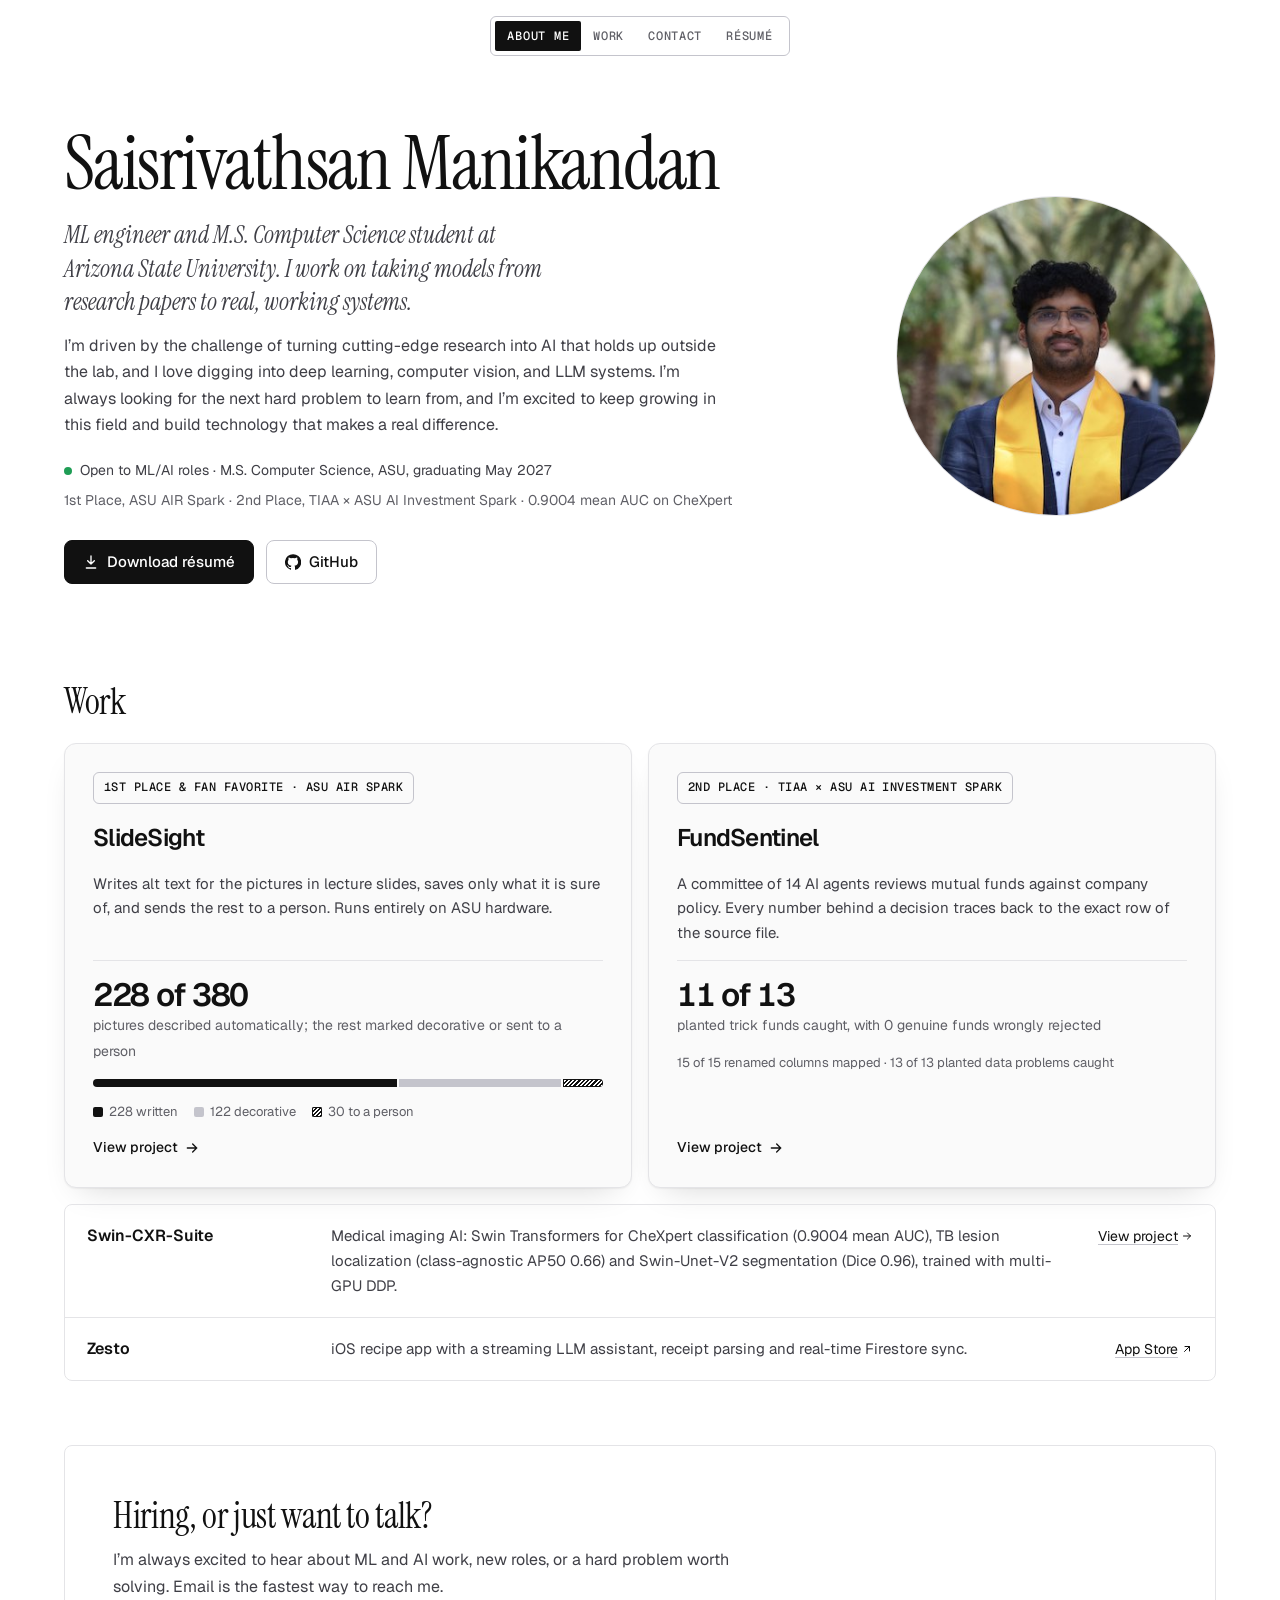
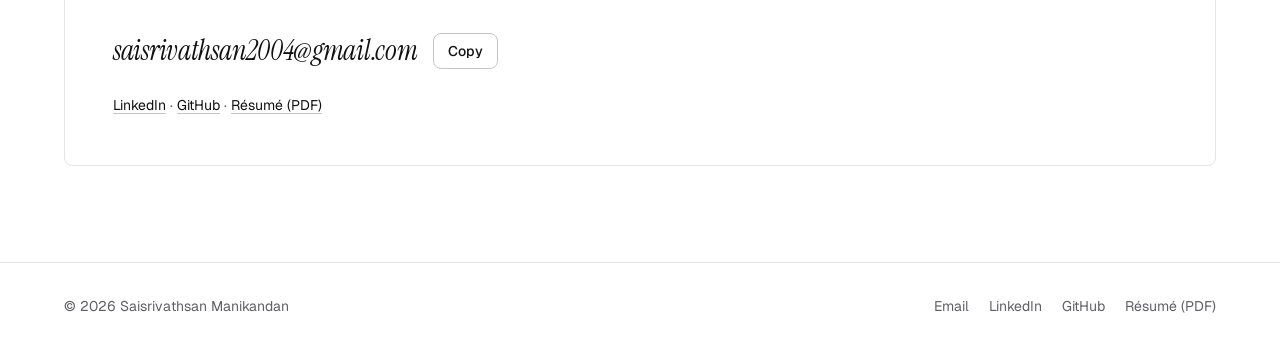
==== index.html @ bc3608a8 "feat: Swin-CXR-Suite case study page - New medical-imaging.html: hero summary of all three tasks wit" ====
<!DOCTYPE html>
<html lang="en">

<head>
  <meta charset="UTF-8">
  <meta name="viewport" content="width=device-width, initial-scale=1.0">
  <title>Saisrivathsan Manikandan — ML Engineer</title>
  <meta name="description"
    content="Saisrivathsan Manikandan, M.S. Computer Science at Arizona State University. Applied ML systems: multimodal accessibility, agentic fund review, medical imaging.">
  <meta property="og:title" content="Saisrivathsan Manikandan — ML Engineer">
  <meta property="og:description"
    content="ML engineer taking models from research papers to real, working systems. M.S. CS, ASU, May 2027.">
  <meta property="og:image" content="https://smanika3.github.io/avatar.jpg">
  <meta property="og:type" content="website">
  <link rel="preconnect" href="https://fonts.googleapis.com">
  <link rel="preconnect" href="https://fonts.gstatic.com" crossorigin>
  <link href="https://fonts.googleapis.com/css2?family=Geist:wght@400;500;600;700&family=Geist+Mono:wght@400;500&family=Instrument+Serif:ital@0;1&display=swap"
    rel="stylesheet">
  <link rel="icon" href="avatar.jpg">
  <link rel="stylesheet" href="site.css">
</head>

<body>
  <header class="nav">
    <div class="nav-inner">
      <a class="brand" href="index.html">About me</a>
      <nav aria-label="Main">
        <ul>
          <li><a href="#work">Work</a></li>
          <li><a href="#contact">Contact</a></li>
          <li><a href="resume.html">Résumé</a></li>
        </ul>
      </nav>
    </div>
  </header>

  <main class="wrap">
    <div class="intro">
      <img class="avatar" src="avatar.jpg" alt="Saisrivathsan Manikandan" width="320" height="320">
      <div>
      <h1>Saisrivathsan Manikandan</h1>
      <p class="lede">ML engineer and M.S. Computer Science student at Arizona State University. I work on taking
        models from research papers to real, working systems.</p>
      <p class="bio">I’m driven by the challenge of turning cutting-edge research into AI that holds up outside the lab,
        and I love digging into deep learning, computer vision, and LLM systems. I’m always looking for the next hard
        problem to learn from, and I’m excited to keep growing in this field and build technology that makes a real
        difference.</p>
      <p class="status">Open to ML/AI roles · M.S. Computer Science, ASU, graduating May 2027</p>
      <p class="proof">1st Place, ASU AIR Spark · 2nd Place, TIAA × ASU AI Investment Spark · 0.9004 mean AUC on CheXpert</p>
      <div class="actions">
        <a class="btn btn-primary" href="SAISRIVATHSAN_MANIKANDAN_RESUME.pdf" download>
          <svg viewBox="0 0 24 24" fill="none" stroke="currentColor" stroke-width="2" stroke-linecap="round"
            stroke-linejoin="round" aria-hidden="true"><path d="M12 3v12M7 10l5 5 5-5M5 21h14" /></svg>
          Download résumé
        </a>
        <a class="btn btn-secondary" href="https://github.com/smanika3" target="_blank" rel="noopener"><svg viewBox="0 0 24 24" fill="currentColor" aria-hidden="true"><path d="M12 .3a12 12 0 0 0-3.8 23.4c.6.1.8-.3.8-.6v-2c-3.3.7-4-1.6-4-1.6-.6-1.4-1.4-1.8-1.4-1.8-1-.7.1-.7.1-.7 1.2.1 1.8 1.2 1.8 1.2 1 1.8 2.8 1.3 3.5 1 0-.8.4-1.3.7-1.6-2.7-.3-5.5-1.3-5.5-6 0-1.2.5-2.3 1.3-3.1-.2-.4-.6-1.6 0-3.2 0 0 1-.3 3.4 1.2a11.5 11.5 0 0 1 6 0c2.3-1.5 3.3-1.2 3.3-1.2.6 1.6.2 2.8.1 3.2.8.8 1.3 1.9 1.3 3.2 0 4.6-2.8 5.6-5.5 5.9.5.4.9 1.1.9 2.3v3.3c0 .3.1.7.8.6A12 12 0 0 0 12 .3" /></svg> GitHub</a>
      </div>
    </div>
    </div>


    <section class="home-section" id="work">
      <h2>Work</h2>
      
      <div class="featured">
        <a class="project" href="slidesight.html">
          <span class="pill">1st Place &amp; Fan Favorite · ASU AIR Spark</span>
          <h3>SlideSight</h3>
          <p>Writes alt text for the pictures in lecture slides, saves only what it is sure of, and sends the rest to a
            person. Runs entirely on ASU hardware.</p>
          <div class="lead"><b>228 of 380</b><span>pictures described automatically; the rest marked decorative or sent to a
              person</span></div>
          <div class="split" role="img" aria-label="Of 380 pictures: 228 written automatically, 122 marked decorative, 30 sent to a person">
            <i style="flex:228"></i><i style="flex:122"></i><i style="flex:30"></i>
          </div>
          <ul class="split-key">
            <li><i></i>228 written</li><li><i></i>122 decorative</li><li><i></i>30 to a person</li>
          </ul>
          <span class="more">View project <svg viewBox="0 0 24 24" fill="none" stroke="currentColor"
              stroke-width="2" stroke-linecap="round" aria-hidden="true"><path d="M5 12h14M13 6l6 6-6 6" /></svg></span>
        </a>
        <a class="project" href="fundsentinel.html">
          <span class="pill">2nd Place · TIAA × ASU AI Investment Spark</span>
          <h3>FundSentinel</h3>
          <p>A committee of 14 AI agents reviews mutual funds against company policy. Every number behind a decision
            traces back to the exact row of the source file.</p>
          <div class="lead"><b>11 of 13</b><span>planted trick funds caught, with 0 genuine funds wrongly rejected</span></div>
          <p class="small">15 of 15 renamed columns mapped · 13 of 13 planted data problems caught</p>
          <span class="more">View project <svg viewBox="0 0 24 24" fill="none" stroke="currentColor"
              stroke-width="2" stroke-linecap="round" aria-hidden="true"><path d="M5 12h14M13 6l6 6-6 6" /></svg></span>
        </a>
      </div>

      <div class="rows">
        <div class="row">
          <b>Swin-CXR-Suite</b>
          <p>Medical imaging AI: Swin Transformers for CheXpert classification (0.9004 mean AUC), TB lesion
            localization (class-agnostic AP50 0.66) and Swin-Unet-V2 segmentation (Dice 0.96), trained with multi-GPU DDP.</p>
          <a href="medical-imaging.html">View project<svg class="ext" viewBox="0 0 24 24" fill="none" stroke="currentColor" stroke-width="2" stroke-linecap="round" aria-hidden="true"><path d="M5 12h14M13 6l6 6-6 6"/></svg></a>
        </div>
        <div class="row">
          <b>Zesto</b>
          <p>iOS recipe app with a streaming LLM assistant, receipt parsing and real-time Firestore sync.</p>
          <a href="https://apps.apple.com/us/app/zesto-buddy/id6751173203" target="_blank" rel="noopener">App Store<svg class="ext" viewBox="0 0 24 24" fill="none" stroke="currentColor" stroke-width="2" stroke-linecap="round" aria-hidden="true"><path d="M7 17 17 7M8 7h9v9"/></svg></a>
        </div>
      </div>
    </section>



    <section class="home-section" id="contact">
      <div class="contact">
        <h2>Hiring, or just want to talk?</h2>
        <p>I’m always excited to hear about ML and AI work, new roles, or a hard problem worth solving. Email is the
          fastest way to reach me.</p>
        <div class="email">
          <a href="mailto:saisrivathsan2004@gmail.com">saisrivathsan2004@gmail.com</a>
          <button type="button" class="btn btn-secondary copy" data-copy="saisrivathsan2004@gmail.com">Copy</button>
        </div>
        <p class="also"><a href="https://linkedin.com/in/smanika3" target="_blank" rel="noopener">LinkedIn</a> · <a
            href="https://github.com/smanika3" target="_blank" rel="noopener">GitHub</a> · <a
            href="SAISRIVATHSAN_MANIKANDAN_RESUME.pdf" download>Résumé (PDF)</a></p>
      </div>
    </section>
  </main>

  <footer>
    <div class="foot">
      <span>© 2026 Saisrivathsan Manikandan</span>
      <nav aria-label="Elsewhere">
        <a href="mailto:saisrivathsan2004@gmail.com">Email</a>
        <a href="https://linkedin.com/in/smanika3" target="_blank" rel="noopener">LinkedIn</a>
        <a href="https://github.com/smanika3" target="_blank" rel="noopener">GitHub</a>
        <a href="SAISRIVATHSAN_MANIKANDAN_RESUME.pdf" download>Résumé (PDF)</a>
      </nav>
    </div>
  </footer>

  <script>
    document.querySelectorAll('[data-copy]').forEach(b => b.addEventListener('click', async () => {
      try { await navigator.clipboard.writeText(b.dataset.copy); b.textContent = 'Copied'; }
      catch { getSelection().selectAllChildren(b.previousElementSibling); b.textContent = 'Selected, copy it'; }
      setTimeout(() => b.textContent = 'Copy', 2000);
    }));
  </script>
  <script src="motion.js" defer></script>
</body>

</html>
---- site.css ----
/* Shared styles for every page. */
/* Theme: plain white ground, black ink and buttons, neutral greys */
:root {
  color-scheme: light;
  --bg: #ffffff;
  --bg-soft: #f4f4f5;
  --ink: #111111;
  --ink-2: #3f3f46;
  --muted: #5f5f66;
  --line: #e4e4e7;
  --line-strong: #c4c4cc;
  --accent: #111111;
  --accent-soft: #f0f0f1;
  --accent-ink: #111111;
  --on-accent: #ffffff;
  --code-bg: #111111;
  --code-ink: #e6edf5;
  --code-muted: #93a1b2;
  --raised: #fafafa;
  --radius: 8px;
  --ease-out: cubic-bezier(.22, 1, .36, 1);
  --max: 1200px;
  --sans: "Geist", ui-sans-serif, system-ui, sans-serif;
  --serif: "Instrument Serif", ui-serif, Georgia, serif;
  --mono: "Geist Mono", ui-monospace, SFMono-Regular, Menlo, monospace;
}

* { box-sizing: border-box; margin: 0; padding: 0; }
html { scroll-behavior: smooth; scroll-padding-top: 80px; }
body {
  background: var(--bg);
  color: var(--ink);
  font: 400 16px/1.65 var(--sans);
  -webkit-font-smoothing: antialiased;
  text-rendering: optimizeLegibility;
}
::selection { background: var(--accent); color: var(--on-accent); }
a { color: var(--accent); text-decoration: none; }
a:hover { text-decoration: underline; text-underline-offset: 3px; }
/* Accent is black, so inline links need a resting underline to read as links. */
p a, .row a, .links a { text-decoration: underline; text-decoration-color: var(--line-strong); text-underline-offset: 3px; transition: text-decoration-color .15s; }
p a:hover, .row a:hover, .links a:hover { text-decoration-color: var(--ink); }
:focus-visible { outline: 2px solid var(--accent); outline-offset: 3px; border-radius: 4px; }
code, .mono { font-family: var(--mono); font-size: .9em; }
p code, li code, td code {
  background: var(--bg-soft);
  border: 1px solid var(--line);
  border-radius: 5px;
  padding: .05em .35em;
  word-break: break-word;
}

/* NAV: floating mono index, centred. A black marker (.nav-ind, positioned by motion.js)
   slides to the current section; view transitions carry it across pages. */
@view-transition { navigation: auto; }
.nav {
  position: sticky; top: 16px; z-index: 10;
  width: fit-content; max-width: calc(100% - 32px); margin: 16px auto 0;
}
.nav-inner {
  position: relative; display: flex; align-items: center; gap: 0; padding: 4px;
  background: color-mix(in srgb, var(--bg) 90%, transparent);
  backdrop-filter: saturate(180%) blur(12px); -webkit-backdrop-filter: saturate(180%) blur(12px);
  border: 1px solid var(--line-strong); border-radius: 6px;
}
.nav ul { list-style: none; display: flex; }
.nav a {
  position: relative; z-index: 1; display: block; padding: 9px 12px; border-radius: 2px; white-space: nowrap;
  font: 500 12px/1 var(--mono); letter-spacing: .06em; text-transform: uppercase;
  color: var(--muted); transition: color .3s var(--ease-out);
}
.nav a:hover { color: var(--ink); text-decoration: none; }
.nav a.is-active { color: var(--on-accent); }
.nav-ind {
  position: absolute; top: 4px; bottom: 4px; left: 0; width: 0;
  background: var(--ink); border-radius: 2px; view-transition-name: nav-ind;
}
.nav-ind.is-ready { transition: transform .45s var(--ease-out), width .45s var(--ease-out); }
@media (prefers-reduced-motion: reduce) {
  .nav-ind.is-ready { transition: none; }
  @view-transition { navigation: none; }
}
::view-transition-group(nav-ind) { animation-duration: .45s; animation-timing-function: cubic-bezier(.22, 1, .36, 1); }

/* HERO */
.wrap { max-width: var(--max); margin: 0 auto; padding: 0 24px; }
.crumbs { padding-top: 40px; font-size: 14px; color: var(--muted); }
.crumbs a { color: var(--muted); }
.hero {
  display: grid; grid-template-columns: 1fr 1.15fr; gap: 56px; align-items: center;
  padding: 32px 0 56px;
}
.pill {
  display: inline-flex; align-items: center; gap: 8px;
  border: 1px solid var(--line-strong); color: var(--ink);
  font-size: 13px; font-weight: 500; padding: 5px 10px; border-radius: 6px;
}
.pill svg { width: 14px; height: 14px; }
h1 {
  font-size: clamp(52px, 7vw, 84px); line-height: .95;
  letter-spacing: -.02em; margin: 18px 0 18px;
}
.lede { font-size: 20px; line-height: 1.55; color: var(--ink-2); max-width: 34ch; text-wrap: pretty; }
.actions { display: flex; flex-wrap: wrap; gap: 12px; margin-top: 28px; }
.btn {
  display: inline-flex; align-items: center; gap: 8px; height: 44px; padding: 0 18px;
  border-radius: var(--radius); font-size: 15px; font-weight: 500;
  border: 1px solid var(--ink); transition: background .15s, color .15s, border-color .15s;
}
.btn:hover { text-decoration: none; }
.btn svg { width: 16px; height: 16px; }
.btn-primary { background: var(--accent); border-color: var(--accent); color: var(--on-accent); }
.btn-primary:hover { background: var(--ink-2); border-color: var(--ink-2); }
.btn-secondary { background: var(--bg); color: var(--ink); border-color: var(--line-strong); }
.btn-secondary:hover { border-color: var(--ink); }
.meta {
  display: flex; flex-wrap: wrap; gap: 6px 20px; margin-top: 28px;
  font-size: 14px; color: var(--muted);
}
.meta b { color: var(--ink); font-weight: 500; }

.video {
  position: relative; display: block; aspect-ratio: 16 / 9; overflow: hidden;
  border-radius: var(--radius); border: 1px solid var(--line); background: #000;
}
.video img { width: 100%; height: 100%; object-fit: cover; display: block; transition: transform .4s var(--ease-out); }
.video:hover img { transform: scale(1.02); }
.video .play {
  position: absolute; inset: 0; margin: auto; width: 68px; height: 68px; border-radius: 50%;
  background: rgba(10, 10, 10, .78); display: grid; place-items: center;
  transition: background .15s, transform .2s;
}
.video:hover .play { background: #000; transform: scale(1.05); }
.video .play svg { width: 24px; height: 24px; margin-left: 3px; fill: #fff; }
.video .label {
  position: absolute; left: 14px; bottom: 12px; color: #fff; font-size: 13px; font-weight: 500;
  background: rgba(10, 10, 10, .7); padding: 4px 10px; border-radius: 6px;
}
.video iframe { position: absolute; inset: 0; width: 100%; height: 100%; border: 0; }

/* STATS */
.stats {
  display: grid; grid-template-columns: repeat(4, 1fr);
  border: 1px solid var(--line); border-radius: var(--radius); overflow: hidden;
}
.stat { padding: 24px; border-right: 1px solid var(--line); }
.stat:last-child { border-right: 0; }
.stat b {
  display: block; font-size: 40px; font-weight: 600; letter-spacing: -.04em; line-height: 1.1;
  font-variant-numeric: tabular-nums;
}
.stat span { font-size: 14px; color: var(--muted); }
.stats-note { font-size: 14px; color: var(--muted); margin-top: 12px; }

/* BODY LAYOUT */
.body { display: grid; grid-template-columns: 200px minmax(0, 1fr); gap: 64px; padding: 88px 0 40px; }
.toc { position: sticky; top: 96px; align-self: start; }
.toc p { font-size: 13px; font-weight: 500; color: var(--ink); margin-bottom: 10px; }
.toc ol { list-style: none; border-left: 1px solid var(--line); }
.toc a {
  display: block; padding: 5px 0 5px 14px; margin-left: -1px; border-left: 1px solid transparent;
  font-size: 14px; color: var(--muted);
}
.toc a:hover { color: var(--ink); text-decoration: none; }
.toc a[aria-current="true"] { color: var(--ink); border-left-color: var(--ink); font-weight: 500; }

article { max-width: 600px; }
section { padding-bottom: 72px; }
h2 { font-size: 30px; font-weight: 600; letter-spacing: -.03em; line-height: 1.2; margin-bottom: 18px; }
h3 { font-size: 18px; font-weight: 600; letter-spacing: -.01em; margin: 32px 0 10px; }
article p { color: var(--ink-2); margin-bottom: 16px; text-wrap: pretty; font-size: 17px; }
article p strong { color: var(--ink); font-weight: 600; }
article ul { color: var(--ink-2); padding-left: 20px; margin-bottom: 16px; font-size: 17px; }
article li { margin-bottom: 8px; }
article li::marker { color: var(--line-strong); }

.quote {
  border: 1px solid var(--line); border-radius: var(--radius); background: var(--bg-soft);
  padding: 16px 18px; margin: 20px 0 24px; font-size: 15px; color: var(--ink-2);
}
.quote .rule { display: block; color: var(--ink); margin-top: 6px; font-weight: 500; }
.quote .mono { display: block; color: var(--ink); margin-top: 6px; word-break: break-all; }

.grid-2 { display: grid; grid-template-columns: 1fr 1fr; gap: 16px; margin: 24px 0; }
.card { border: 1px solid var(--line); border-radius: var(--radius); padding: 22px; }
.card h3 { margin: 0 0 8px; font-size: 16px; }
.card p { font-size: 15px; margin: 0; }

/* PIPELINE */
.pipeline {
  display: grid; margin: 24px 0 8px;
  border: 1px solid var(--line); border-radius: var(--radius); overflow: hidden;
}
.step {
  display: grid; grid-template-columns: 28px 96px 140px 1fr; gap: 12px; align-items: baseline;
  padding: 14px 18px; border-bottom: 1px solid var(--line);
}
.step:last-child { border-bottom: 0; }
.step .n { font-family: var(--mono); font-size: 12px; color: var(--muted); }
.step b { font-size: 15px; font-weight: 600; }
.step a, .step .mono { font: 400 13px var(--mono); }
.step .mono { font-family: var(--sans); color: var(--muted); }
.step p { font-size: 14px; line-height: 1.5; margin: 0; }

pre {
  border: 1px solid var(--line);
  background: var(--code-bg); color: var(--code-ink); border-radius: var(--radius);
  padding: 18px 20px; overflow-x: auto; font: 400 13px/1.7 var(--mono); margin: 20px 0 24px;
}
pre .c { color: var(--code-muted); }
pre .ok { color: #62c073; }
pre .rv { color: #f5a623; }
pre .dc { color: #8fb8ff; }
.pre-label { font-size: 13px; color: var(--muted); margin-bottom: -12px; }

/* TABLES */
.table-wrap { border: 1px solid var(--line); border-radius: var(--radius); overflow-x: auto; margin: 20px 0 24px; }
table { width: 100%; border-collapse: collapse; font-size: 14px; }
th, td { text-align: left; padding: 12px 16px; border-bottom: 1px solid var(--line); vertical-align: top; }
th { font-weight: 500; color: var(--muted); background: var(--bg-soft); font-size: 13px; }
tr:last-child td { border-bottom: 0; }
td.num { text-align: right; font-variant-numeric: tabular-nums; font-weight: 500; color: var(--ink); white-space: nowrap; }
td:first-child { color: var(--ink); font-weight: 500; }
td { color: var(--ink-2); }

.callout {
  display: grid; grid-template-columns: repeat(3, 1fr); gap: 0; margin: 24px 0;
  border: 1px solid var(--line); border-radius: var(--radius); overflow: hidden;
}
.callout div { padding: 18px; border-right: 1px solid var(--line); }
.callout div:last-child { border-right: 0; }
.callout b { display: block; font-size: 26px; font-weight: 600; letter-spacing: -.03em; font-variant-numeric: tabular-nums; }
.callout span { font-size: 13px; color: var(--muted); line-height: 1.4; display: block; margin-top: 2px; }

.unproven li { padding-left: 4px; }

/* DECK */
.deck {
  container-type: inline-size; overflow: hidden; border: 1px solid var(--line); border-radius: var(--radius); background: var(--bg-soft);
  display: grid; place-items: center; text-align: center; color: var(--muted); font-size: 14px; margin: 20px 0 24px;
}
.deck iframe { display: block; width: 100%; height: calc(100cqw * 9 / 16 + 37px); border: 0; } /* 37px = Slides toolbar */

.stack { display: flex; flex-wrap: wrap; gap: 8px; margin: 12px 0 20px; }
.stack span {
  font: 400 13px/1 var(--sans); padding: 7px 10px; border: 1px solid var(--line); border-radius: 6px; color: var(--ink-2);
}

/* NEXT + FOOTER */
.next {
  display: flex; justify-content: space-between; align-items: center; gap: 16px;
  border: 1px solid var(--line); border-radius: var(--radius); padding: 24px; margin: 8px 0 80px; color: var(--ink);
  transition: border-color .15s;
}
.next:hover { border-color: var(--ink); text-decoration: none; }
.next b { font-size: 20px; font-weight: 600; letter-spacing: -.02em; }
.next svg { width: 20px; height: 20px; flex: none; }
footer { border-top: 1px solid var(--line); }
.foot {
  max-width: var(--max); margin: 0 auto; padding: 32px 24px; display: flex; flex-wrap: wrap;
  justify-content: space-between; gap: 16px; font-size: 14px; color: var(--muted);
}
.foot nav { display: flex; flex-wrap: wrap; gap: 20px; }
.foot a { color: var(--muted); }
.foot a:hover { color: var(--ink); }

/* MOTION: one entrance on the hero */
@media (prefers-reduced-motion: no-preference) {
  .hero > *, .intro { animation: rise .7s var(--ease-out) both; }
  .hero > :nth-child(2) { animation-delay: .08s; }
  @keyframes rise { from { opacity: 0; transform: translateY(10px); } }
}

/* RESPONSIVE */
@media (max-width: 960px) {
  .hero { grid-template-columns: minmax(0, 1fr); gap: 32px; }
  .lede { max-width: 48ch; }
  .body { grid-template-columns: minmax(0, 1fr); gap: 0; padding-top: 64px; }
  .toc { display: none; }
}
@media (max-width: 640px) {
  .nav { top: 10px; margin-top: 10px; }
  .nav a { padding: 9px 10px; }
  .stats { grid-template-columns: 1fr 1fr; }
  .stat { padding: 18px; }
  .stat:nth-child(2) { border-right: 0; }
  .stat:nth-child(-n+2) { border-bottom: 1px solid var(--line); }
  .stat b { font-size: 32px; }
  .grid-2, .callout { grid-template-columns: 1fr; }
  .callout div { border-right: 0; border-bottom: 1px solid var(--line); }
  .callout div:last-child { border-bottom: 0; }
  h2 { font-size: 26px; }
  .step { grid-template-columns: 28px 1fr; row-gap: 2px; }
  .step a, .step .mono, .step p { grid-column: 2; }
  .lede { font-size: 18px; }
}

/* HOME */
.intro { padding: 72px 0 56px; display: grid; grid-template-columns: minmax(0, 1fr) auto; gap: 64px; align-items: center; }
.intro .avatar { order: 2; width: 320px; height: 320px; border-radius: 50%; object-fit: cover; border: 1px solid var(--line); display: block; }
.intro h1 { margin: 0 0 18px; }
.intro .lede { max-width: 44ch; }
.intro .bio { margin-top: 14px; max-width: 60ch; color: var(--ink-2); font-size: 16px; }
.status { display: inline-flex; align-items: flex-start; gap: 8px; margin-top: 20px; font-size: 14px; color: var(--ink-2); text-wrap: balance; }
.proof { margin-top: 6px; font-size: 14px; color: var(--muted); text-wrap: balance; }
@media (min-width: 961px) {
  .featured .project > p { min-height: calc(3em * 1.65); }
  .featured .lead { margin-top: 0; }
  .featured .more { margin-top: auto; }
}
.status::before { content: ""; flex: none; margin-top: 8px; width: 8px; height: 8px; border-radius: 50%; background: #1f9d55; }

.home-section { padding: 96px 0 0; }
.home-section > h2 { margin-bottom: 20px; }
#work { padding-top: 40px; }
#contact { padding-top: 64px; }

.featured { display: grid; grid-template-columns: 1fr 1fr; gap: 16px; }
.project { display: flex; flex-direction: column; gap: 14px; padding: 28px; color: var(--ink); }
.project:hover { text-decoration: none; }
.project .pill { align-self: flex-start; }
.project h3 { margin: 0; font-size: 24px; font-weight: 600; letter-spacing: -.03em; }
.project p { color: var(--ink-2); font-size: 15px; }
.project .more { font-size: 14px; font-weight: 500; display: inline-flex; align-items: center; gap: 6px; }
.project .more svg { width: 16px; height: 16px; transition: transform .2s var(--ease-out); }
.project:hover .more svg { transform: translateX(3px); }

.rows { border: 1px solid var(--line); border-radius: var(--radius); margin-top: 16px; }
.row { display: grid; grid-template-columns: 220px 1fr auto; gap: 24px; align-items: baseline; padding: 18px 22px; border-bottom: 1px solid var(--line); }
.row:last-child { border-bottom: 0; }
.row b { font-weight: 600; }
.row p { color: var(--ink-2); font-size: 15px; }
.row a { font-size: 14px; white-space: nowrap; }


.contact { border: 1px solid var(--line); border-radius: var(--radius); padding: 48px; margin-bottom: 96px; }
.contact h2 { margin-bottom: 10px; }
.contact > p { color: var(--ink-2); max-width: 56ch; }
.email { display: flex; flex-wrap: wrap; align-items: center; gap: 12px 16px; margin-top: 28px; }
.email a { font-size: clamp(20px, 3vw, 28px); font-weight: 600; letter-spacing: -.03em; color: var(--ink); word-break: break-all; }
.email .btn { height: 36px; padding: 0 14px; font-size: 14px; cursor: pointer; font-family: inherit; }
.contact .also { margin-top: 20px; font-size: 14px; color: var(--muted); }

.lead { border-top: 1px solid var(--line); padding-top: 16px; margin-top: auto; }
.lead b { display: block; font-size: 32px; font-weight: 600; letter-spacing: -.04em; line-height: 1.1; font-variant-numeric: tabular-nums; }
.lead span { font-size: 14px; color: var(--muted); }
.project .small { font-size: 13px; color: var(--muted); }
.split { display: flex; gap: 2px; height: 8px; border-radius: 6px; overflow: hidden; }
.split i:nth-child(1), .split-key li:nth-child(1) i { background: var(--ink); }
.split i:nth-child(2), .split-key li:nth-child(2) i { background: var(--line-strong); }
.split i:nth-child(3), .split-key li:nth-child(3) i { background: repeating-linear-gradient(135deg, var(--ink) 0 1.5px, var(--bg) 1.5px 3px); box-shadow: inset 0 0 0 1px var(--ink); }
.split-key { list-style: none; display: flex; flex-wrap: wrap; gap: 4px 16px; font-size: 13px; color: var(--muted); }
.split-key i { display: inline-block; width: 10px; height: 10px; border-radius: 2px; margin-right: 6px; vertical-align: -1px; }

/* RESUME */
.resume-head { max-width: 820px; margin: 0 auto; display: flex; justify-content: space-between; align-items: flex-end; gap: 24px; padding: 56px 0 8px; }
.resume-head h1 { margin: 0 0 10px; }
.resume-head p { color: var(--muted); font-size: 15px; }
.resume { max-width: 820px; margin: 0 auto; padding: 32px 0 80px; display: grid; gap: 20px; }
.resume section { padding: 28px 32px; }
/* Raised cards (résumé sections, project cards): lit top edge + layered drop shadow.
   Hover lifts with transform and fades a pre-rendered deeper shadow in via opacity,
   so nothing repaints mid-animation. */
.resume section, .project {
  position: relative; border-radius: 12px; border: 1px solid var(--line);
  background: var(--raised);
  box-shadow: 0 1px 2px rgba(0, 0, 0, .06), 0 14px 32px -16px rgba(0, 0, 0, .18);
  transition: transform .6s var(--ease-out), border-color .6s var(--ease-out);
}
.resume section::after, .project::after {
  content: ""; position: absolute; inset: -1px; border-radius: inherit; pointer-events: none;
  box-shadow: 0 28px 56px -22px rgba(0, 0, 0, .28); opacity: 0; transition: opacity .6s var(--ease-out);
}
.resume section:hover, .project:hover { transform: translateY(-4px); border-color: var(--line-strong); }
.resume section:hover::after, .project:hover::after { opacity: 1; }
@media (prefers-reduced-motion: reduce) {
  .resume section, .project, .resume section::after, .project::after { transition: none; }
  .resume section:hover, .project:hover { transform: none; }
}
.resume h2 { font-size: 24px; font-weight: 600; letter-spacing: -.02em; margin-bottom: 18px; }
.entry { padding: 0 0 22px; }
.entry + .entry { border-top: 1px solid var(--line); padding-top: 22px; }
.entry-top { display: flex; justify-content: space-between; gap: 16px; align-items: baseline; flex-wrap: wrap; }
.entry h3 { margin: 0; font-size: 19px; font-weight: 600; letter-spacing: -.01em; }
.entry .when { font-size: 14px; color: var(--muted); font-variant-numeric: tabular-nums; }
.entry .what { color: var(--ink-2); font-size: 15px; margin-top: 2px; }
.entry .links { display: flex; gap: 14px; font-size: 14px; margin-top: 6px; }
.entry ul { margin: 10px 0 0; padding-left: 18px; color: var(--ink-2); font-size: 15px; }
.entry li { margin-bottom: 6px; }
.entry li::marker { color: var(--line-strong); }
.entry li strong { color: var(--ink); font-weight: 600; }
.skills { display: grid; grid-template-columns: 160px 1fr; gap: 10px 24px; font-size: 15px; }
.skills dt { font-weight: 500; }
.skills dd { color: var(--ink-2); }
.cert { display: flex; align-items: center; gap: 16px; }
.cert img { width: 56px; height: 56px; }

@media (max-width: 960px) {
  .featured,   .intro { grid-template-columns: minmax(0, 1fr); gap: 32px; }
  .intro .avatar { order: 0; width: 240px; height: 240px; }
        .row { grid-template-columns: minmax(0, 1fr) auto; }
  .row p { grid-column: 1 / -1; grid-row: 2; }
}
@media (max-width: 640px) {
  .intro { padding: 48px 0 40px; }
  .intro .avatar { width: 112px; height: 112px; }
  .intro { gap: 24px; }
  .intro > div { display: flex; flex-direction: column; }
  .intro .status { align-self: flex-start; margin-top: 16px; }
  .intro .proof { margin-top: 8px; }
  .intro .actions { margin-top: 20px; }
  .intro .bio { order: 1; margin-top: 28px; }
  .project { padding: 22px; }
  .contact { padding: 28px; }
  .resume-head { flex-direction: column; align-items: flex-start; }
  .resume section { padding: 22px 20px; }
  .skills { grid-template-columns: 1fr; gap: 2px; }
  .skills dd { margin-bottom: 10px; }
  .home-section { padding-top: 72px; }
}

/* OUTCOME PANEL (FundSentinel hero) */
.outcomes { border: 1px solid var(--line); border-radius: var(--radius); overflow: hidden; }
.outcomes header { padding: 14px 18px; border-bottom: 1px solid var(--line); background: var(--bg-soft); font-size: 13px; color: var(--muted); }
.outcome { display: grid; grid-template-columns: 12px 190px 1fr; gap: 12px; align-items: baseline; padding: 14px 18px; border-bottom: 1px solid var(--line); font-size: 14px; }
.outcome:last-child { border-bottom: 0; }
.outcome i { width: 8px; height: 8px; border-radius: 50%; display: block; transform: translateY(-1px); }
.outcome b { font-weight: 600; }
.outcome span { color: var(--muted); }
@media (max-width: 640px) {
  .outcome { grid-template-columns: 12px 1fr; }
  .outcome span { grid-column: 2; }
}

.ext { width: 12px; height: 12px; margin-left: 3px; vertical-align: -1px; }
.entry:last-child { padding-bottom: 0; }

/* Type variation: serif display for titles and figures, mono for small labels */
h1, h2, .email a { font-family: var(--serif); font-weight: 400; }
.intro h1 { font-size: clamp(48px, 6.5vw, 76px); }
.resume-head h1 { font-size: clamp(42px, 5.5vw, 60px); }
h2 { font-size: 36px; letter-spacing: -.01em; }
.resume h2 { font-size: 30px; letter-spacing: -.01em; }
.email a { font-style: italic; letter-spacing: -.01em; }
.lede { font-family: var(--serif); font-style: italic; font-size: 24px; line-height: 1.4; }
.pill, .when, .crumbs, .toc p, .meta, .entry .when, .stats-note {
  font-family: var(--mono); font-size: 12px; letter-spacing: .04em; text-transform: uppercase;
}
@media (max-width: 640px) {
  h2 { font-size: 30px; }
  .lede { font-size: 20px; }
}
/* Résumé summary is a paragraph, not a lede: keep it in the body face. */
.resume .lede { font-family: var(--sans); font-style: normal; line-height: 1.65; }

/* Scroll motion. Content is visible by default; motion only runs where supported and allowed. */
@media (prefers-reduced-motion: no-preference) {
  @supports (animation-timeline: view()) {
    .project, .resume section, .stats, .rows, .contact, article > section {
      animation: reveal linear both;
      animation-timeline: view();
      animation-range: entry 0% entry 40%;
    }
    .split i { transform-origin: left; animation: fill linear both; animation-timeline: view(); animation-range: entry 20% entry 70%; }
  }
}
@keyframes reveal { from { opacity: 0; transform: translateY(28px); clip-path: inset(0 0 12% 0 round 12px); } }
@keyframes fill { from { transform: scaleX(0); } }
/* Long label lines stay sentence case; uppercase is only for short tags. */
.stats-note, .meta { text-transform: none; letter-spacing: 0; }

/* MEDICAL IMAGING: hero diagram, task tabs, figures */
.hero-sum { margin-top: 16px; max-width: 58ch; color: var(--ink-2); text-wrap: pretty; }
.arch { border: 1px solid var(--line); border-radius: 12px; padding: 24px; background: var(--raised); }
.arch-in { text-align: center; font: 500 12px/1 var(--mono); letter-spacing: .06em; text-transform: uppercase; color: var(--muted); }
.arch-bb {
  position: relative; margin-top: 24px; padding: 14px 16px; border-radius: var(--radius);
  background: var(--ink); color: var(--on-accent); text-align: center;
}
.arch-bb::before { content: ""; position: absolute; left: 50%; top: -18px; height: 12px; border-left: 1px solid var(--line-strong); }
.arch-bb b { display: block; font-weight: 600; letter-spacing: -.01em; }
.arch-bb span { font-size: 13px; color: color-mix(in srgb, var(--on-accent) 65%, var(--ink)); }
.arch-heads { position: relative; list-style: none; display: grid; grid-template-columns: repeat(3, minmax(0, 1fr)); gap: 10px; margin-top: 28px; }
.arch-heads::before { content: ""; position: absolute; top: -14px; left: 16.66%; right: 16.66%; border-top: 1px solid var(--line-strong); }
.arch-heads li { position: relative; display: flex; }
.arch-heads li::before { content: ""; position: absolute; left: 50%; top: -14px; height: 14px; border-left: 1px solid var(--line-strong); }
.arch-heads a {
  flex: 1; display: flex; flex-direction: column; gap: 2px; padding: 12px; border: 1px solid var(--line); border-radius: var(--radius);
  background: var(--bg); color: var(--ink); transition: border-color .15s;
}
.arch-heads a:hover { border-color: var(--ink); text-decoration: none; }
.arch-heads .n { font: 500 11px/1 var(--mono); letter-spacing: .06em; color: var(--muted); }
.arch-heads b { margin-top: 6px; font-size: 15px; font-weight: 600; letter-spacing: -.01em; }
.arch-heads small { font-size: 12px; line-height: 1.4; color: var(--muted); }
.arch-heads strong { margin-top: auto; padding-top: 12px; font-size: 24px; font-weight: 600; letter-spacing: -.04em; font-variant-numeric: tabular-nums; }


.arch figcaption { margin-top: 14px; font-size: 12px; line-height: 1.5; color: var(--muted); text-align: center; text-wrap: balance; }
/* The tab strip sticks under the floating top bar; its solid ground hides content scrolling beneath. */
.tasks-bar { position: sticky; top: 0; z-index: 9; padding: 72px 0 12px; background: var(--bg); border-bottom: 1px solid var(--line); }
.tasks {
  position: relative; display: flex; width: fit-content; max-width: 100%; padding: 4px;
  background: color-mix(in srgb, var(--bg) 90%, transparent);
  backdrop-filter: saturate(180%) blur(12px); -webkit-backdrop-filter: saturate(180%) blur(12px);
  border: 1px solid var(--line-strong); border-radius: var(--radius);
}
.tasks a {
  position: relative; z-index: 1; display: flex; align-items: baseline; gap: 8px; padding: 11px 18px; border-radius: 2px;
  font-size: 15px; font-weight: 500; line-height: 1; white-space: nowrap; color: var(--muted); transition: color .3s var(--ease-out);
}
.tasks a span { font: 500 11px/1 var(--mono); letter-spacing: .06em; color: var(--muted); transition: color .3s var(--ease-out); }
.tasks a:hover { color: var(--ink); text-decoration: none; }
.tasks a[aria-current="true"] { color: var(--on-accent); }
.tasks a[aria-current="true"] span { color: color-mix(in srgb, var(--on-accent) 65%, var(--ink)); }
.tasks-ind { position: absolute; top: 4px; bottom: 4px; left: 0; width: 0; background: var(--ink); border-radius: 2px; }
.tasks-ind.is-ready { transition: transform .45s var(--ease-out), width .45s var(--ease-out); }
@media (prefers-reduced-motion: reduce) { .tasks-ind.is-ready { transition: none; } }
html:has(.tasks) { scroll-padding-top: 148px; }
.task.body { padding-top: 48px; }
.task[hidden] { display: none; }
.task .toc { top: 148px; }

.fig { margin: 24px 0 28px; }
.fig img { display: block; width: 100%; height: auto; border: 1px solid var(--line); border-radius: var(--radius); background: #fff; }
.fig figcaption { margin-top: 8px; font-size: 13px; line-height: 1.5; color: var(--muted); }

@media (max-width: 640px) {
  .arch { padding: 18px; }
  .arch-heads { grid-template-columns: 1fr; gap: 8px; margin-top: 20px; }
  .arch-heads::before, .arch-heads li::before { display: none; }
  .arch-heads a { display: grid; grid-template-columns: auto 1fr auto; column-gap: 10px; align-items: baseline; }
  .arch-heads b { margin: 0; }
  .arch-heads small { grid-column: 2 / -1; }
  .arch-heads strong { grid-column: 3; grid-row: 1; padding: 0; font-size: 20px; text-align: right; }
  .tasks-bar { position: static; padding: 40px 0 0; border-bottom: 0; }
  .tasks a { padding: 10px 11px; font-size: 14px; }
  .tasks a span { display: none; }
  html:has(.tasks) { scroll-padding-top: 80px; }
}
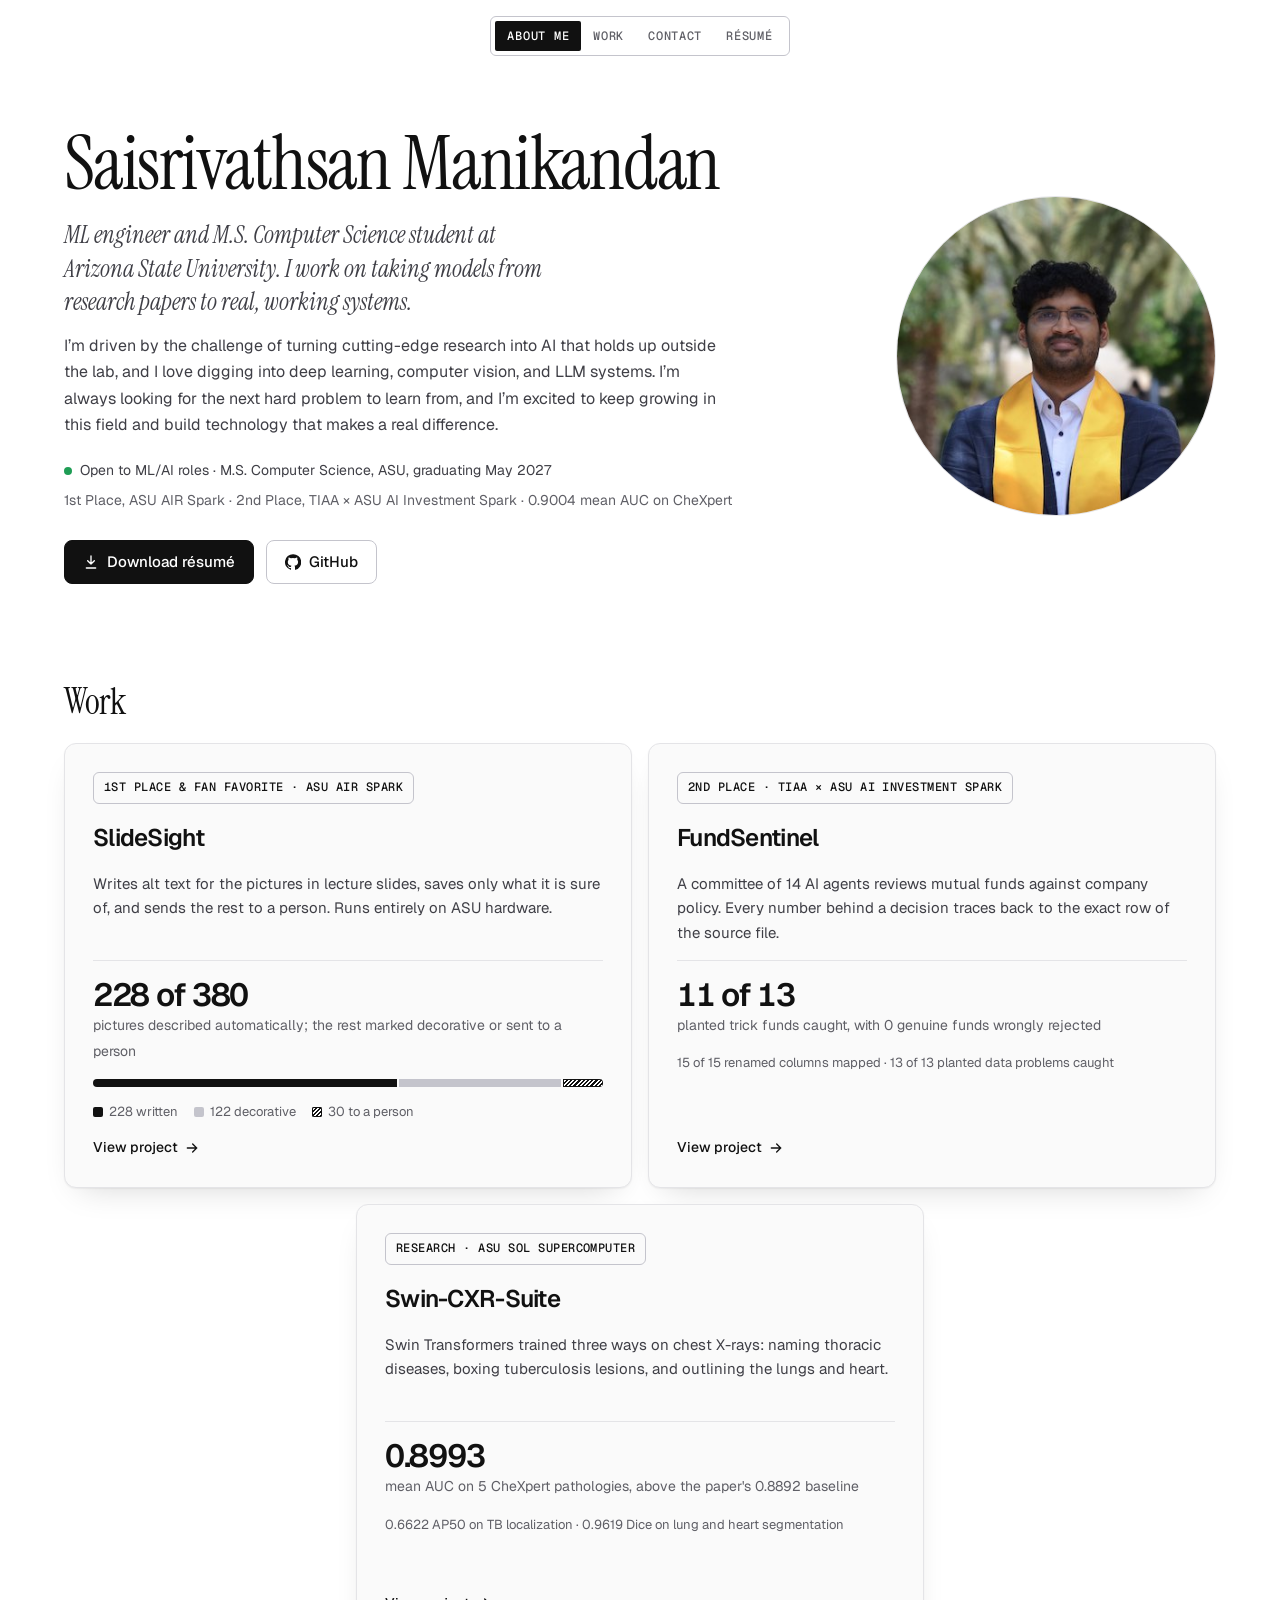
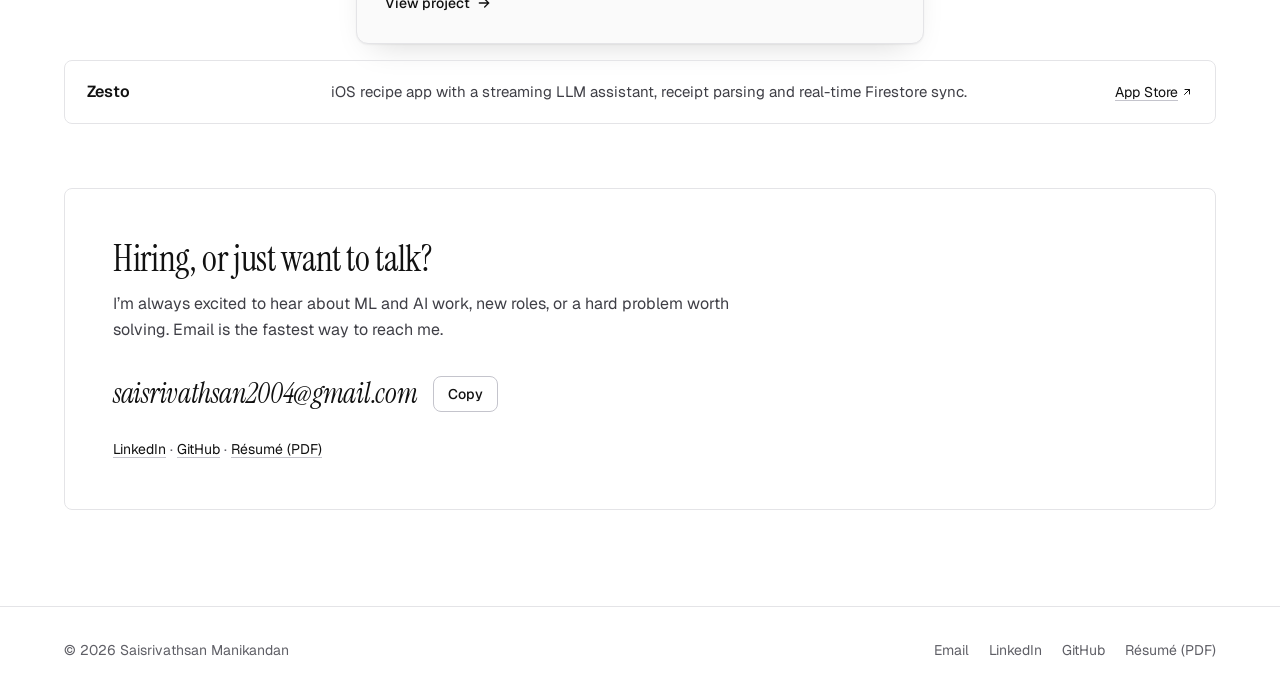
==== commit 49467b30: "feat: Swin-CXR-Suite card on the homepage - Third project card centred under SlideSight and FundSent" ====
--- a/index.html
+++ b/index.html
@@ -89,15 +89,20 @@
           <span class="more">View project <svg viewBox="0 0 24 24" fill="none" stroke="currentColor"
               stroke-width="2" stroke-linecap="round" aria-hidden="true"><path d="M5 12h14M13 6l6 6-6 6" /></svg></span>
         </a>
+        <a class="project" href="medical-imaging.html">
+          <span class="pill">Research · ASU Sol supercomputer</span>
+          <h3>Swin-CXR-Suite</h3>
+          <p>Swin Transformers trained three ways on chest X-rays: naming thoracic diseases, boxing tuberculosis
+            lesions, and outlining the lungs and heart.</p>
+          <div class="lead"><b>0.9004</b><span>mean AUC on 5 CheXpert pathologies, above the paper's 0.8892
+              baseline</span></div>
+          <p class="small">0.6622 AP50 on TB localization · 0.9619 Dice on lung and heart segmentation</p>
+          <span class="more">View project <svg viewBox="0 0 24 24" fill="none" stroke="currentColor"
+              stroke-width="2" stroke-linecap="round" aria-hidden="true"><path d="M5 12h14M13 6l6 6-6 6" /></svg></span>
+        </a>
       </div>
 
       <div class="rows">
-        <div class="row">
-          <b>Swin-CXR-Suite</b>
-          <p>Medical imaging AI: Swin Transformers for CheXpert classification (0.9004 mean AUC), TB lesion
-            localization (class-agnostic AP50 0.66) and Swin-Unet-V2 segmentation (Dice 0.96), trained with multi-GPU DDP.</p>
-          <a href="medical-imaging.html">View project<svg class="ext" viewBox="0 0 24 24" fill="none" stroke="currentColor" stroke-width="2" stroke-linecap="round" aria-hidden="true"><path d="M5 12h14M13 6l6 6-6 6"/></svg></a>
-        </div>
         <div class="row">
           <b>Zesto</b>
           <p>iOS recipe app with a streaming LLM assistant, receipt parsing and real-time Firestore sync.</p>
--- a/site.css
+++ b/site.css
@@ -316,6 +316,8 @@
 #contact { padding-top: 64px; }
 
 .featured { display: grid; grid-template-columns: 1fr 1fr; gap: 16px; }
+/* A third card sits centred under the pair, at the same width as one column. */
+.featured .project:nth-child(3) { grid-column: 1 / -1; justify-self: center; width: calc(50% - 8px); }
 .project { display: flex; flex-direction: column; gap: 14px; padding: 28px; color: var(--ink); }
 .project:hover { text-decoration: none; }
 .project .pill { align-self: flex-start; }
@@ -397,6 +399,7 @@
 
 @media (max-width: 960px) {
   .featured,   .intro { grid-template-columns: minmax(0, 1fr); gap: 32px; }
+  .featured .project:nth-child(3) { width: auto; justify-self: stretch; }
   .intro .avatar { order: 0; width: 240px; height: 240px; }
         .row { grid-template-columns: minmax(0, 1fr) auto; }
   .row p { grid-column: 1 / -1; grid-row: 2; }
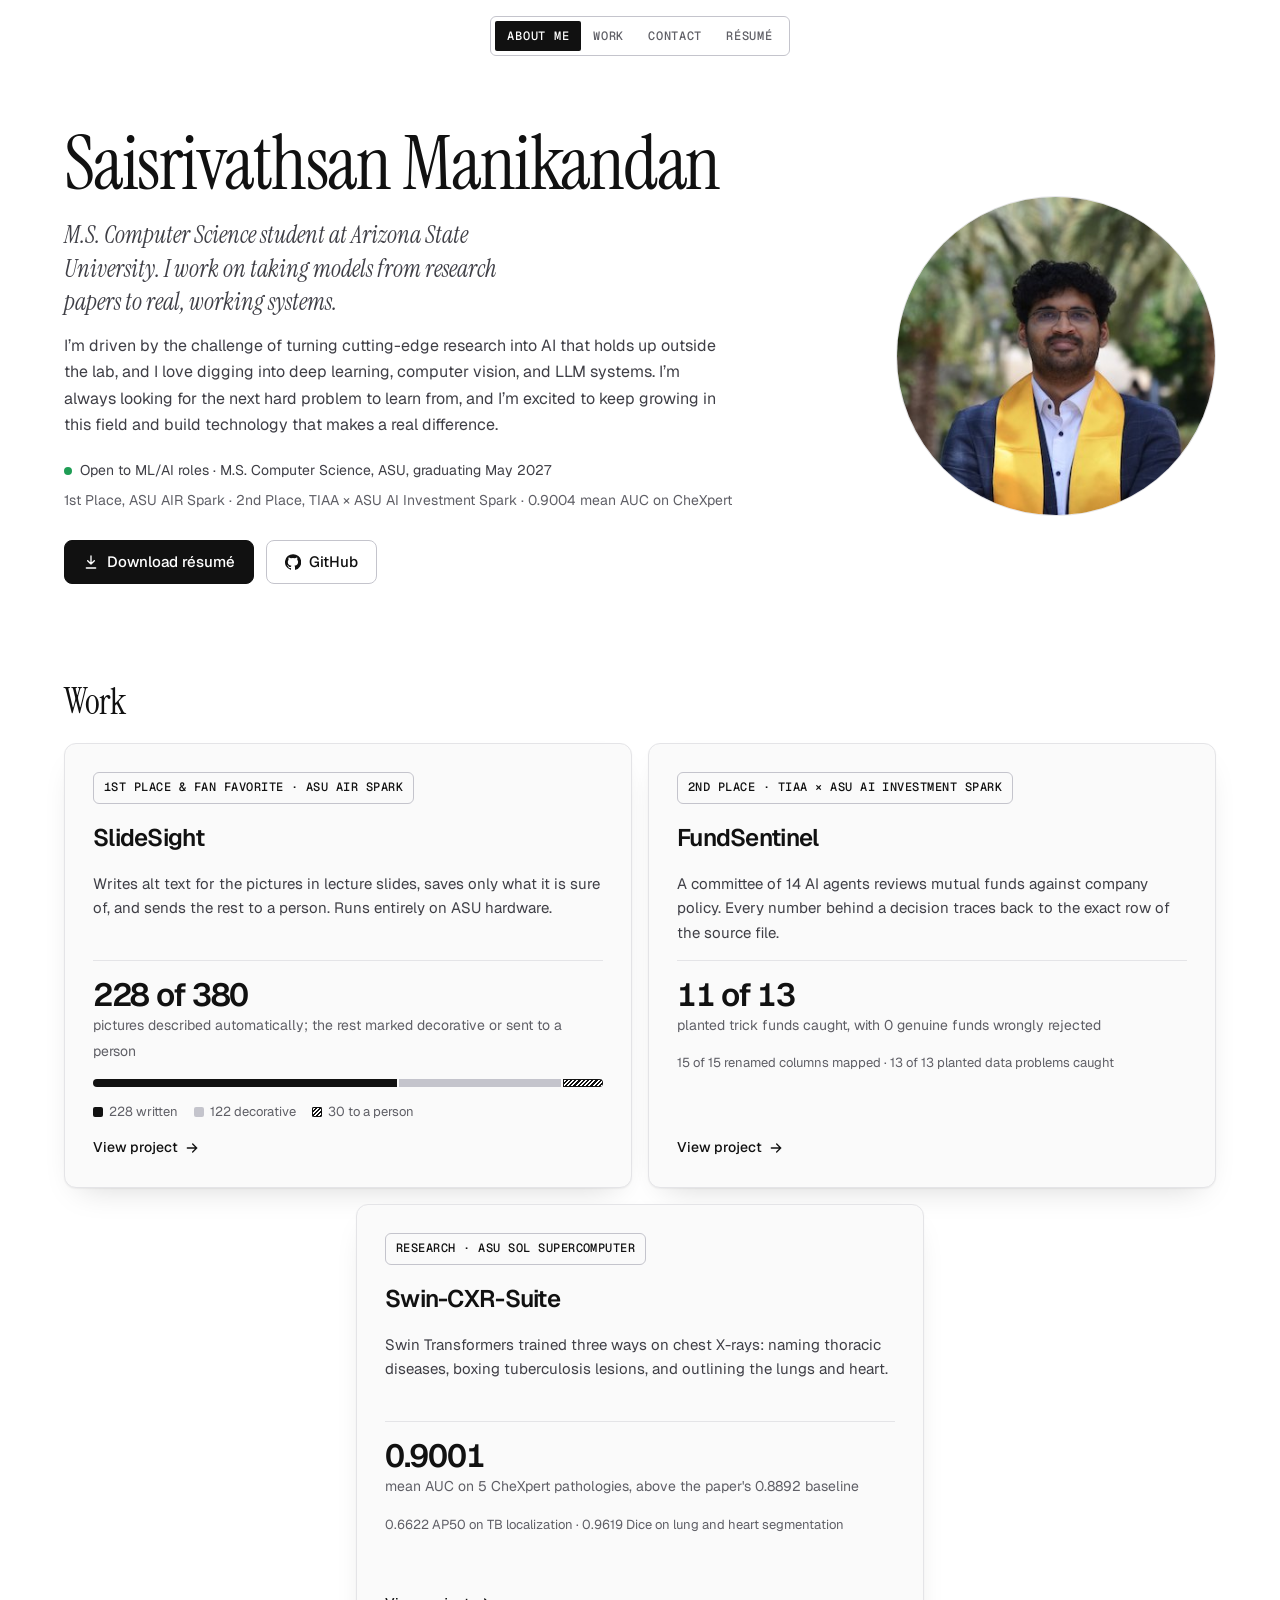
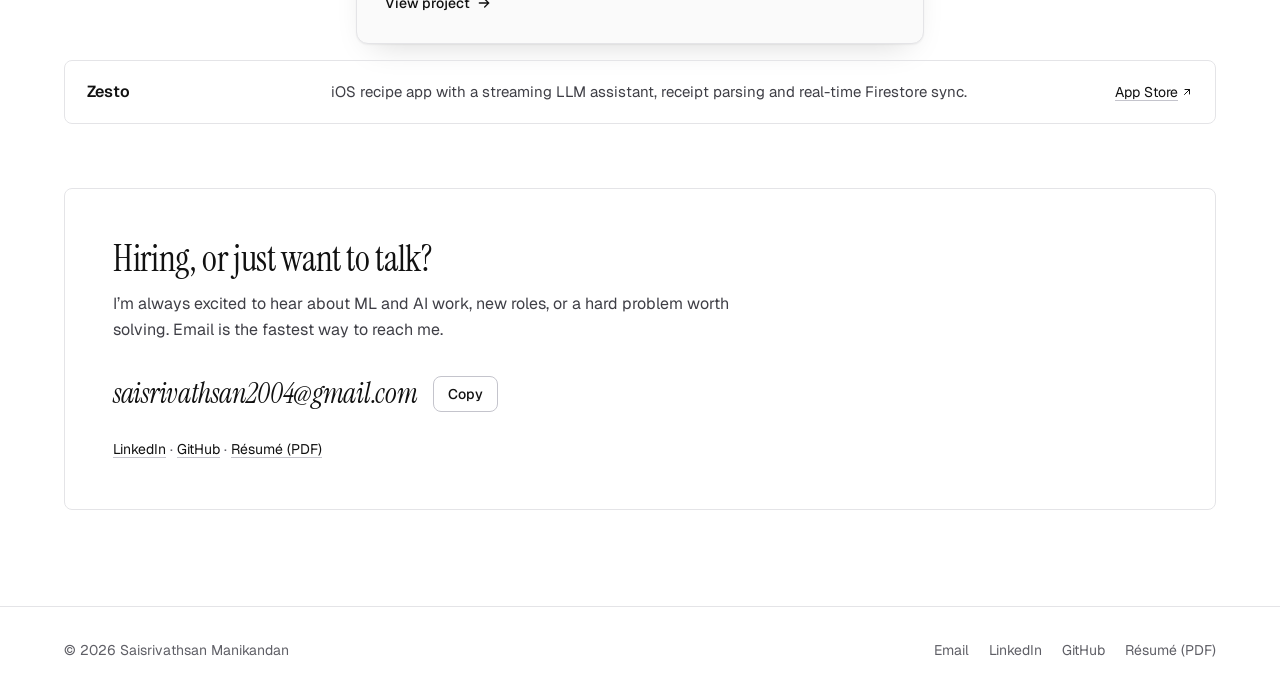
==== commit df93b64d: "Update index.html" ====
--- a/index.html
+++ b/index.html
@@ -4,7 +4,7 @@
 <head>
   <meta charset="UTF-8">
   <meta name="viewport" content="width=device-width, initial-scale=1.0">
-  <title>Saisrivathsan Manikandan — ML Engineer</title>
+  <title>Saisrivathsan Manikandan - Portfolio</title>
   <meta name="description"
     content="Saisrivathsan Manikandan, M.S. Computer Science at Arizona State University. Applied ML systems: multimodal accessibility, agentic fund review, medical imaging.">
   <meta property="og:title" content="Saisrivathsan Manikandan — ML Engineer">
@@ -39,7 +39,7 @@
       <img class="avatar" src="avatar.jpg" alt="Saisrivathsan Manikandan" width="320" height="320">
       <div>
       <h1>Saisrivathsan Manikandan</h1>
-      <p class="lede">ML engineer and M.S. Computer Science student at Arizona State University. I work on taking
+      <p class="lede">M.S. Computer Science student at Arizona State University. I work on taking
         models from research papers to real, working systems.</p>
       <p class="bio">I’m driven by the challenge of turning cutting-edge research into AI that holds up outside the lab,
         and I love digging into deep learning, computer vision, and LLM systems. I’m always looking for the next hard
@@ -61,7 +61,7 @@
 
     <section class="home-section" id="work">
       <h2>Work</h2>
-      
+
       <div class="featured">
         <a class="project" href="slidesight.html">
           <span class="pill">1st Place &amp; Fan Favorite · ASU AIR Spark</span>
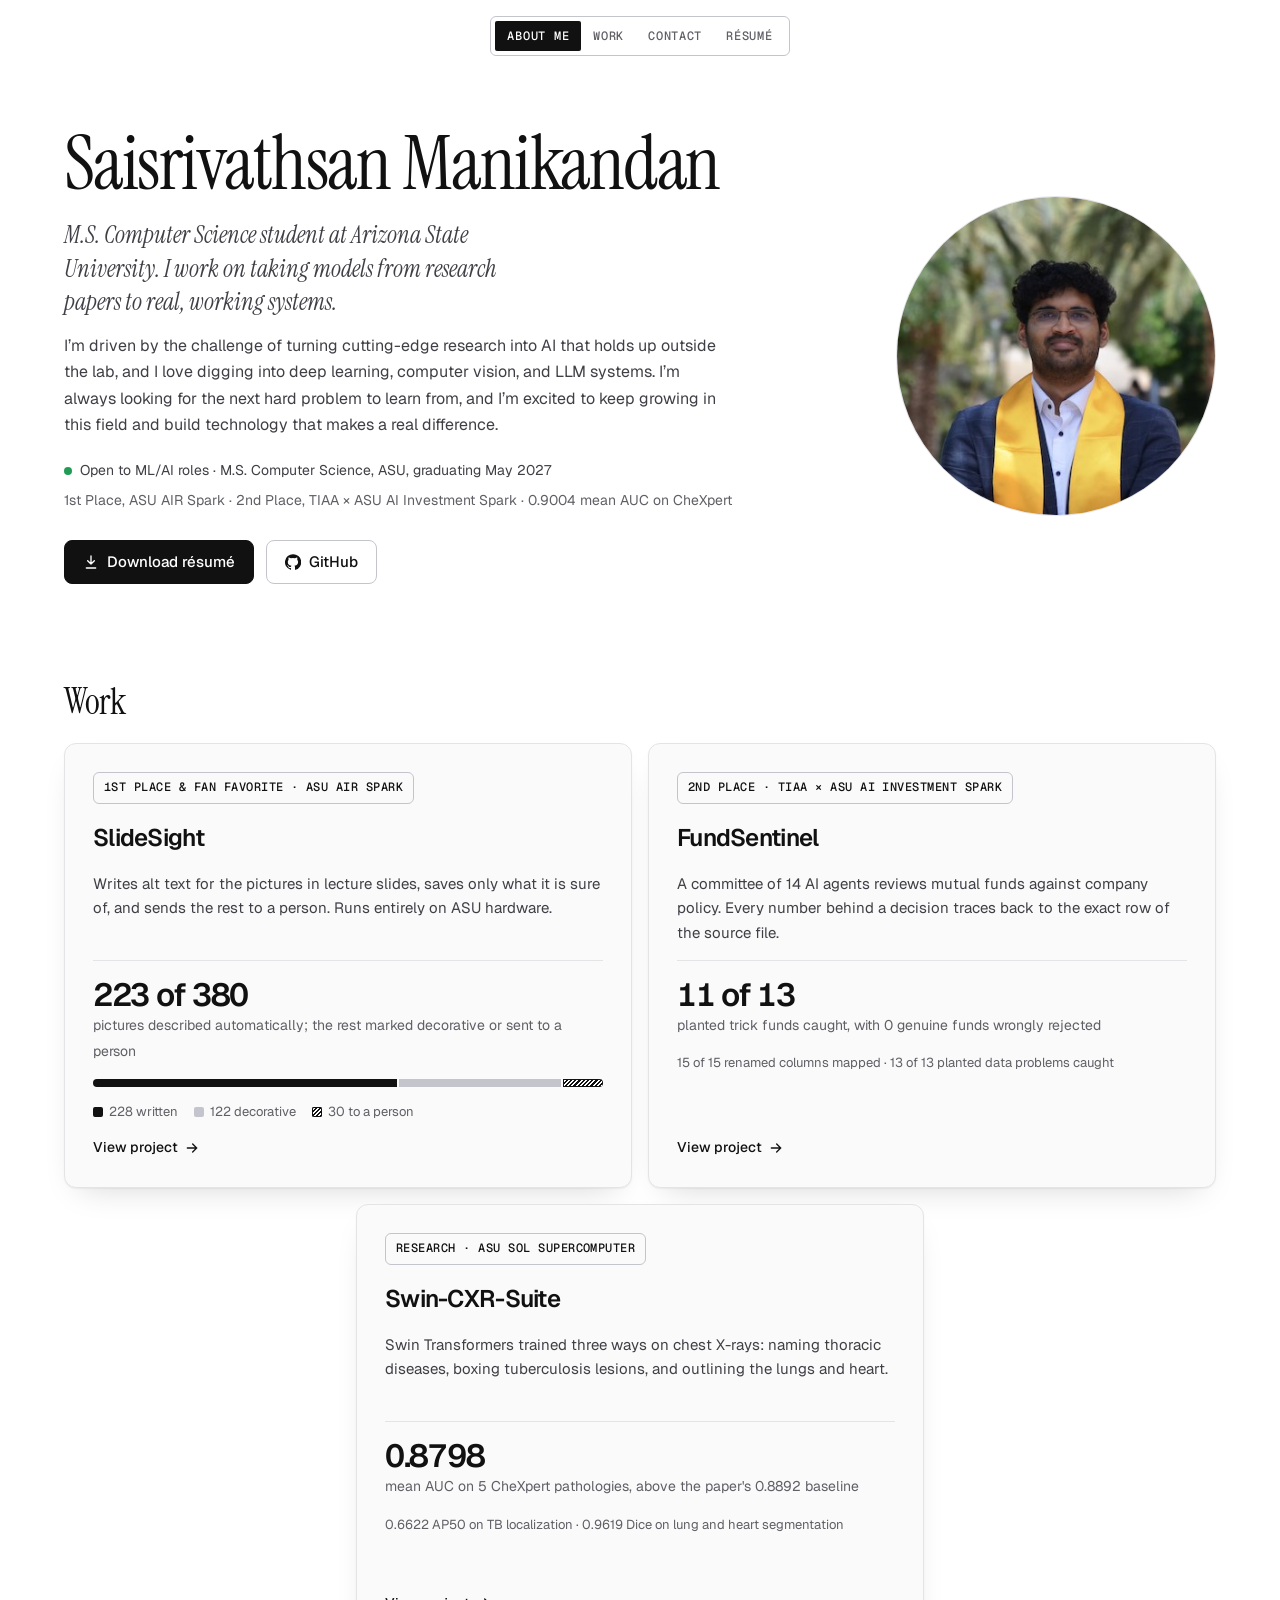
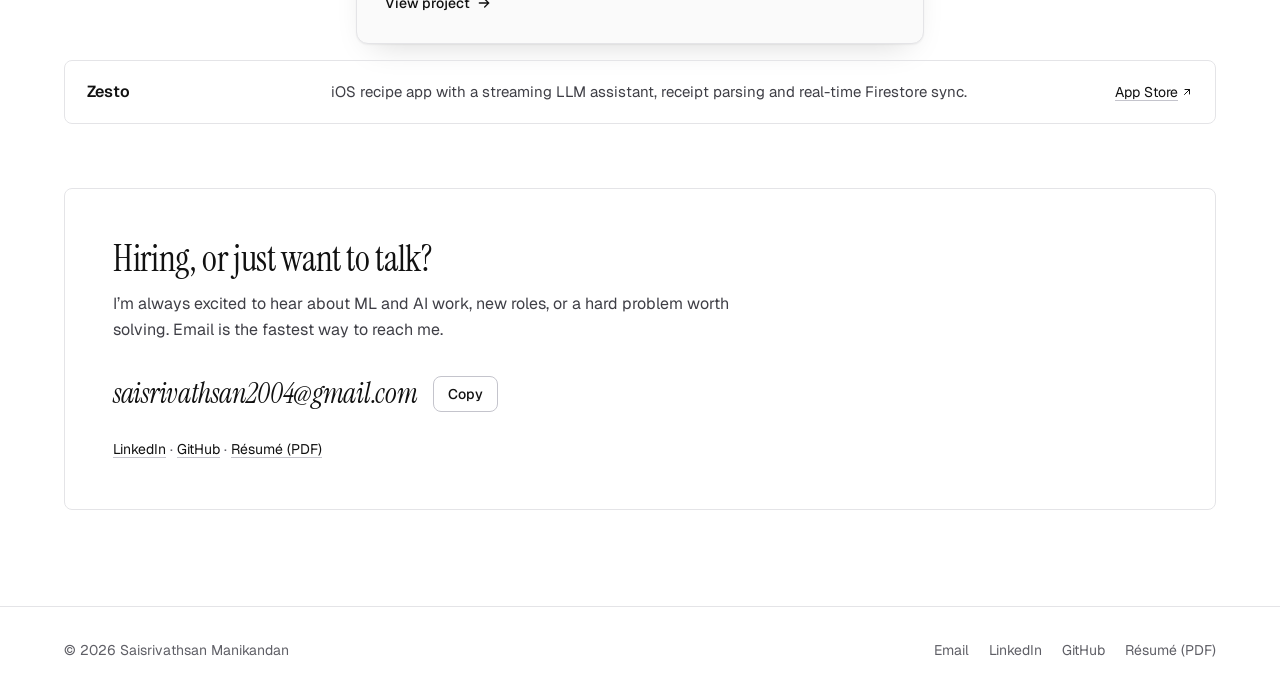
==== commit 2a425064: "style: blank favicon instead of profile photo" ====
--- a/index.html
+++ b/index.html
@@ -16,7 +16,7 @@
   <link rel="preconnect" href="https://fonts.gstatic.com" crossorigin>
   <link href="https://fonts.googleapis.com/css2?family=Geist:wght@400;500;600;700&family=Geist+Mono:wght@400;500&family=Instrument+Serif:ital@0;1&display=swap"
     rel="stylesheet">
-  <link rel="icon" href="avatar.jpg">
+  <link rel="icon" href="data:,">
   <link rel="stylesheet" href="site.css">
 </head>
 
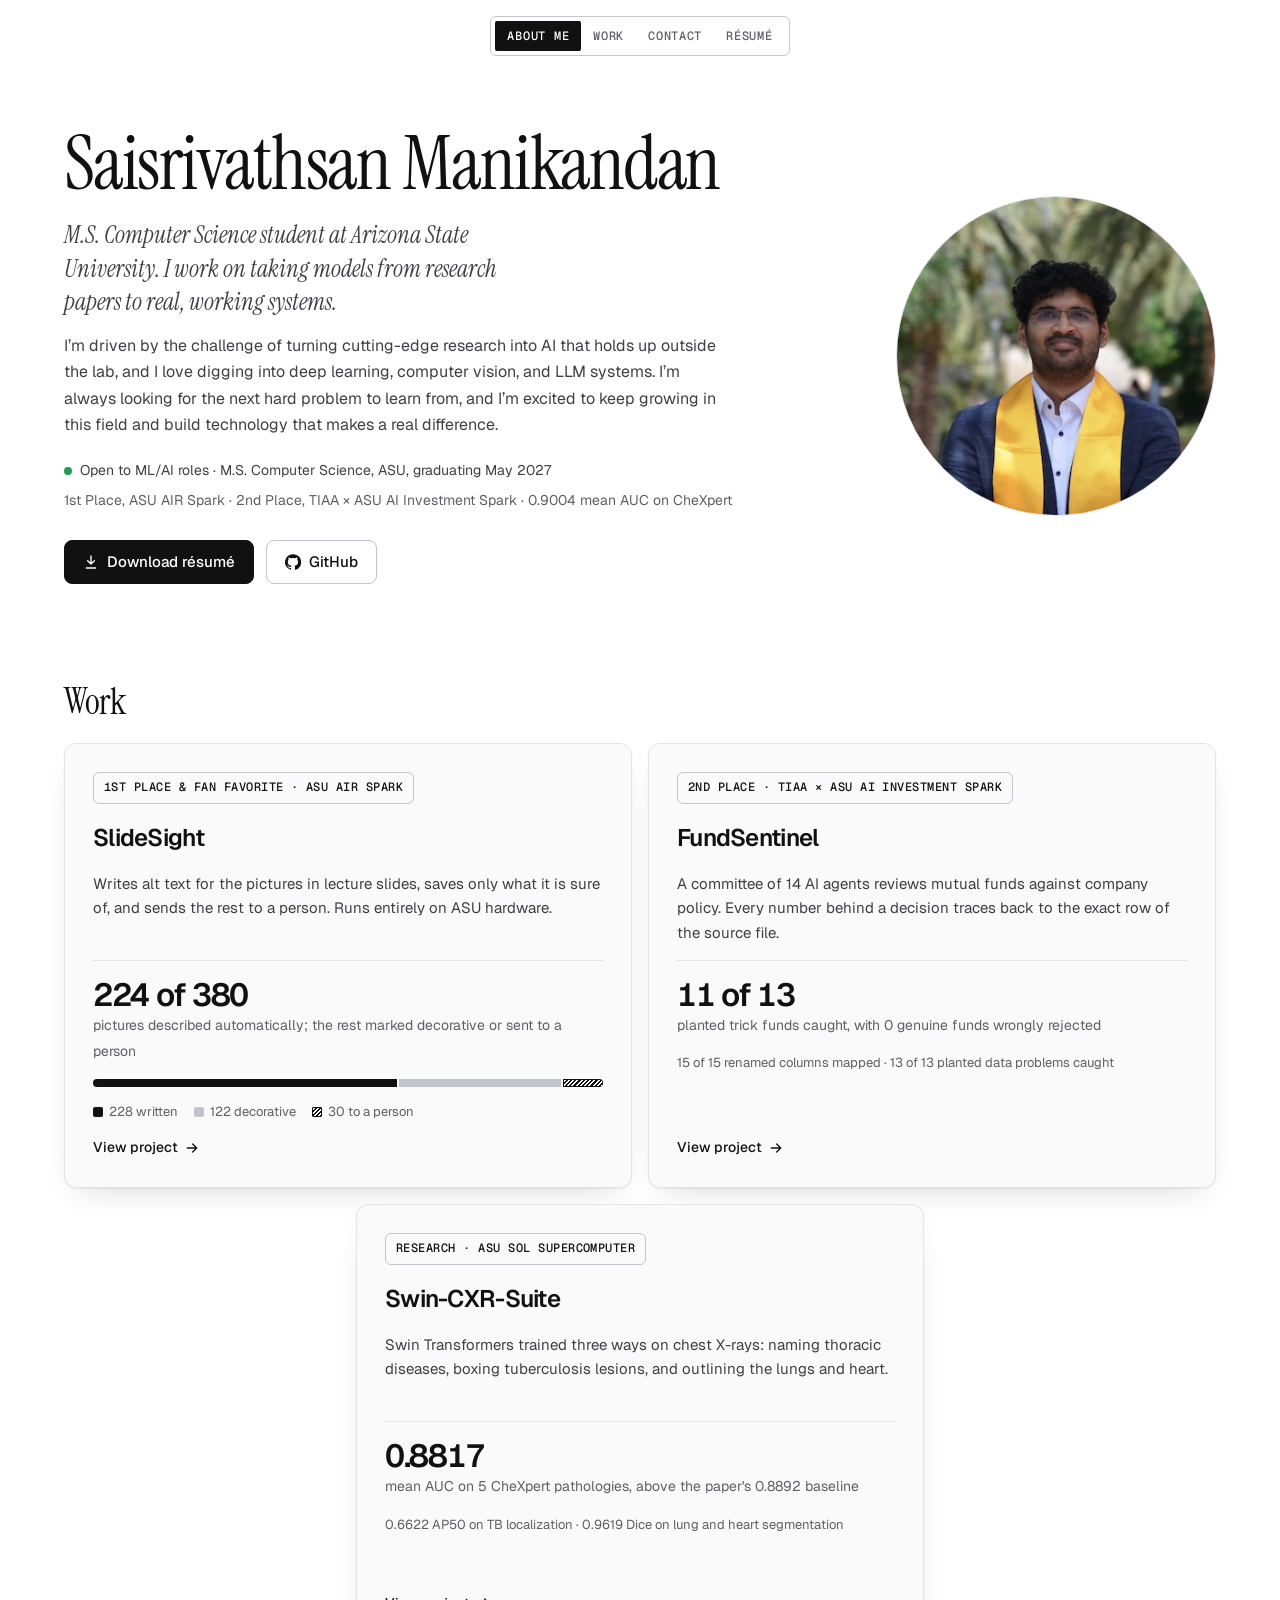
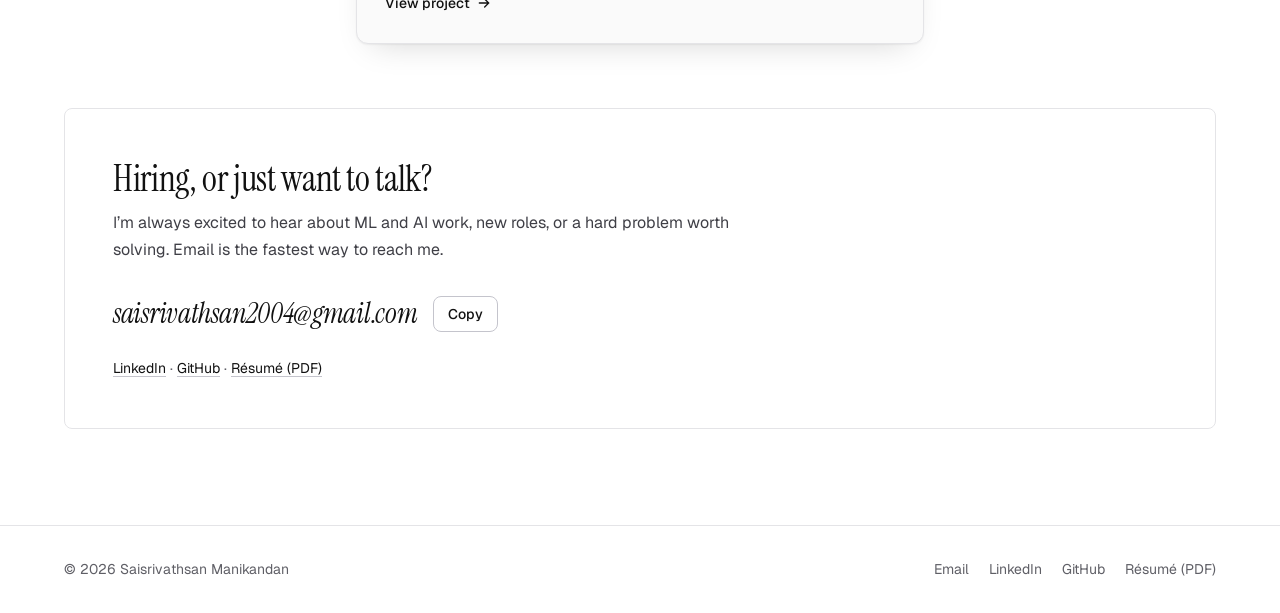
==== commit c3a2e5a2: "content: remove Zesto from the Work section for now" ====
--- a/index.html
+++ b/index.html
@@ -102,13 +102,6 @@
         </a>
       </div>
 
-      <div class="rows">
-        <div class="row">
-          <b>Zesto</b>
-          <p>iOS recipe app with a streaming LLM assistant, receipt parsing and real-time Firestore sync.</p>
-          <a href="https://apps.apple.com/us/app/zesto-buddy/id6751173203" target="_blank" rel="noopener">App Store<svg class="ext" viewBox="0 0 24 24" fill="none" stroke="currentColor" stroke-width="2" stroke-linecap="round" aria-hidden="true"><path d="M7 17 17 7M8 7h9v9"/></svg></a>
-        </div>
-      </div>
     </section>
 
 
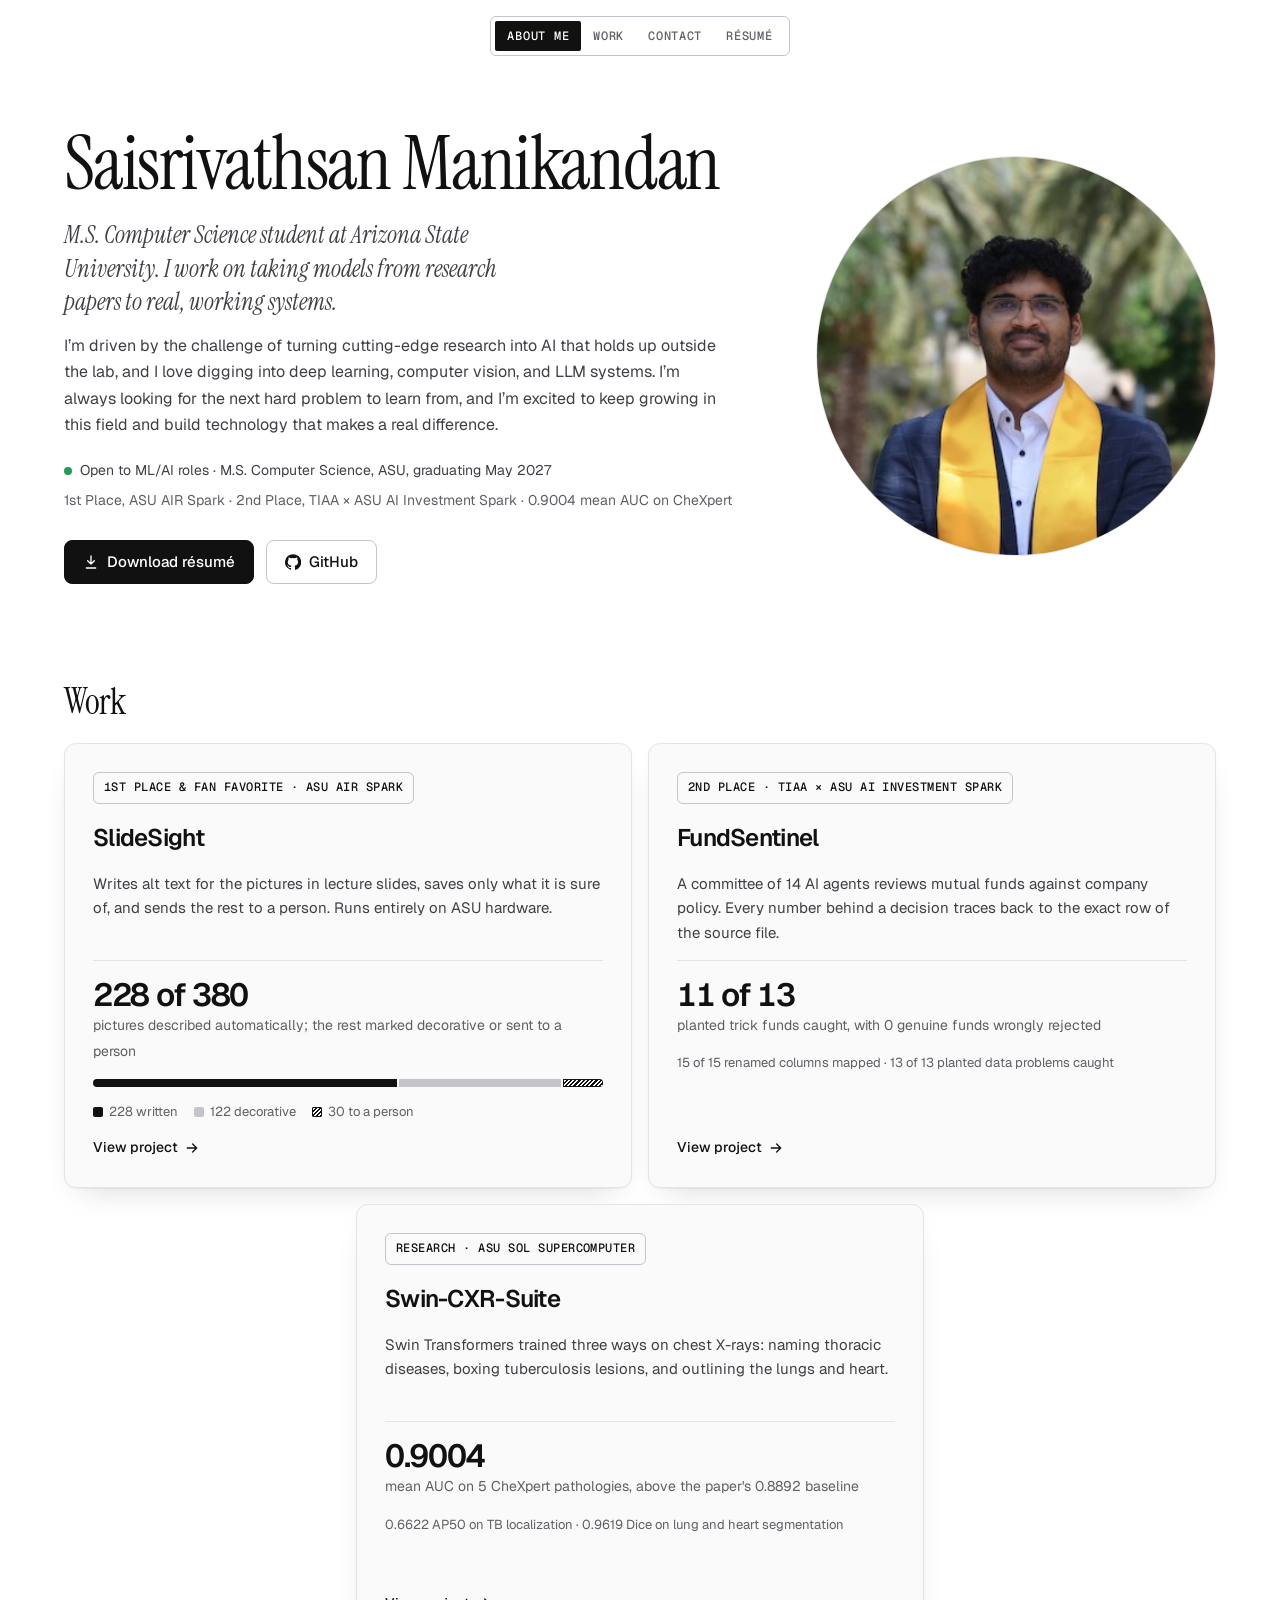
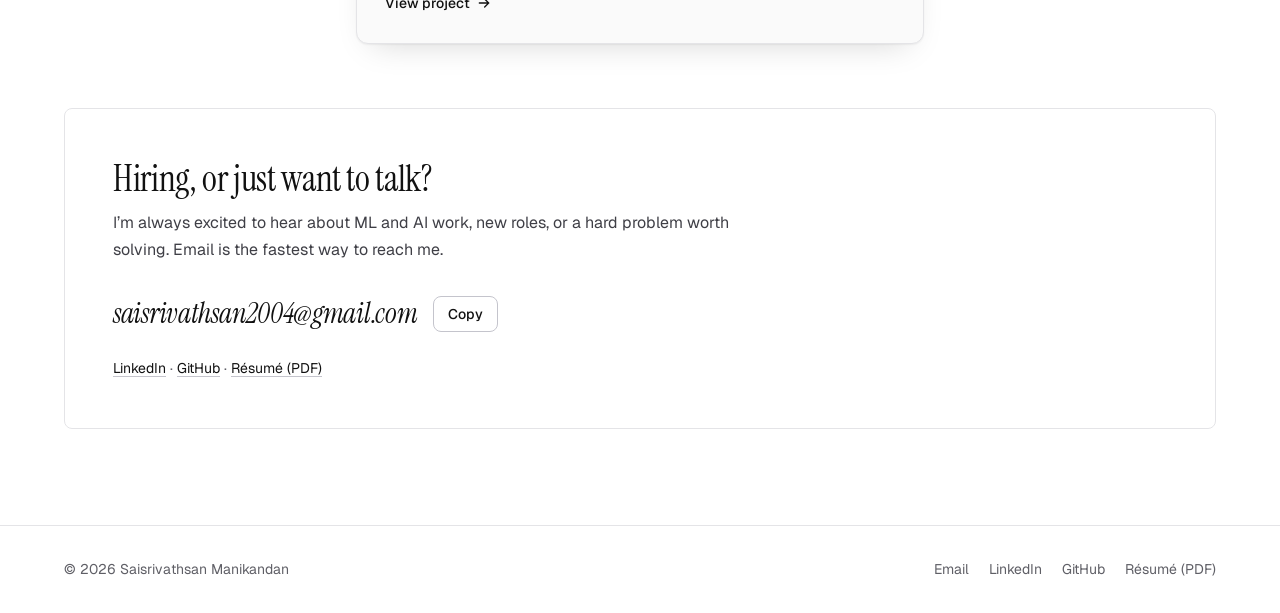
==== commit 7afa0aa4: "style: enlarge home page avatar 1.25x" ====
--- a/index.html
+++ b/index.html
@@ -36,7 +36,7 @@
 
   <main class="wrap">
     <div class="intro">
-      <img class="avatar" src="avatar.jpg" alt="Saisrivathsan Manikandan" width="320" height="320">
+      <img class="avatar" src="avatar.jpg" alt="Saisrivathsan Manikandan" width="400" height="400">
       <div>
       <h1>Saisrivathsan Manikandan</h1>
       <p class="lede">M.S. Computer Science student at Arizona State University. I work on taking
--- a/site.css
+++ b/site.css
@@ -219,6 +219,7 @@
 th, td { text-align: left; padding: 12px 16px; border-bottom: 1px solid var(--line); vertical-align: top; }
 th { font-weight: 500; color: var(--muted); background: var(--bg-soft); font-size: 13px; }
 tr:last-child td { border-bottom: 0; }
+th.num { text-align: right; }
 td.num { text-align: right; font-variant-numeric: tabular-nums; font-weight: 500; color: var(--ink); white-space: nowrap; }
 td:first-child { color: var(--ink); font-weight: 500; }
 td { color: var(--ink-2); }
@@ -297,7 +298,7 @@
 
 /* HOME */
 .intro { padding: 72px 0 56px; display: grid; grid-template-columns: minmax(0, 1fr) auto; gap: 64px; align-items: center; }
-.intro .avatar { order: 2; width: 320px; height: 320px; border-radius: 50%; object-fit: cover; border: 1px solid var(--line); display: block; }
+.intro .avatar { order: 2; width: 400px; height: 400px; border-radius: 50%; object-fit: cover; border: 1px solid var(--line); display: block; }
 .intro h1 { margin: 0 0 18px; }
 .intro .lede { max-width: 44ch; }
 .intro .bio { margin-top: 14px; max-width: 60ch; color: var(--ink-2); font-size: 16px; }
@@ -400,13 +401,13 @@
 @media (max-width: 960px) {
   .featured,   .intro { grid-template-columns: minmax(0, 1fr); gap: 32px; }
   .featured .project:nth-child(3) { width: auto; justify-self: stretch; }
-  .intro .avatar { order: 0; width: 240px; height: 240px; }
+  .intro .avatar { order: 0; width: 300px; height: 300px; }
         .row { grid-template-columns: minmax(0, 1fr) auto; }
   .row p { grid-column: 1 / -1; grid-row: 2; }
 }
 @media (max-width: 640px) {
   .intro { padding: 48px 0 40px; }
-  .intro .avatar { width: 112px; height: 112px; }
+  .intro .avatar { width: 140px; height: 140px; }
   .intro { gap: 24px; }
   .intro > div { display: flex; flex-direction: column; }
   .intro .status { align-self: flex-start; margin-top: 16px; }
@@ -524,6 +525,7 @@
 .task .toc { top: 148px; }
 
 .fig { margin: 24px 0 28px; }
+.grid-2 > .fig { margin: 0; }
 .fig img { display: block; width: 100%; height: auto; border: 1px solid var(--line); border-radius: var(--radius); background: #fff; }
 .fig figcaption { margin-top: 8px; font-size: 13px; line-height: 1.5; color: var(--muted); }
 
@@ -540,3 +542,28 @@
   .tasks a span { display: none; }
   html:has(.tasks) { scroll-padding-top: 80px; }
 }
+
+/* Before/after comparison: ground truth on top, clipped to the left of --x; prediction underneath. */
+.cmp {
+  --x: 50%;
+  position: relative; overflow: hidden; border: 1px solid var(--line); border-radius: var(--radius); background: #000;
+  cursor: ew-resize; touch-action: pan-y; user-select: none; -webkit-user-select: none;
+}
+.cmp img { display: block; width: 100%; height: auto; pointer-events: none; }
+.fig .cmp img { border: 0; border-radius: 0; }
+.cmp .cmp-top { position: absolute; inset: 0; height: 100%; clip-path: inset(0 calc(100% - var(--x)) 0 0); }
+.cmp-line { position: absolute; top: 0; bottom: 0; left: var(--x); width: 2px; margin-left: -1px; background: #fff; box-shadow: 0 0 0 1px rgba(0, 0, 0, .35); pointer-events: none; }
+.cmp-knob {
+  position: absolute; top: 50%; left: 50%; width: 36px; height: 36px; transform: translate(-50%, -50%);
+  display: grid; place-items: center; border-radius: 50%; background: #fff; color: var(--ink);
+  box-shadow: 0 2px 8px rgba(0, 0, 0, .35);
+}
+.cmp-knob svg { width: 18px; height: 18px; }
+.cmp-tag {
+  position: absolute; bottom: 12px; padding: 5px 8px; border-radius: 2px; pointer-events: none;
+  font: 500 11px/1 var(--mono); letter-spacing: .06em; text-transform: uppercase;
+  background: rgba(10, 10, 10, .78); color: #fff;
+}
+.cmp-tag-l { left: 12px; }
+.cmp-tag-r { right: 12px; }
+.cmp:focus-visible { outline: 2px solid var(--ink); outline-offset: 3px; }
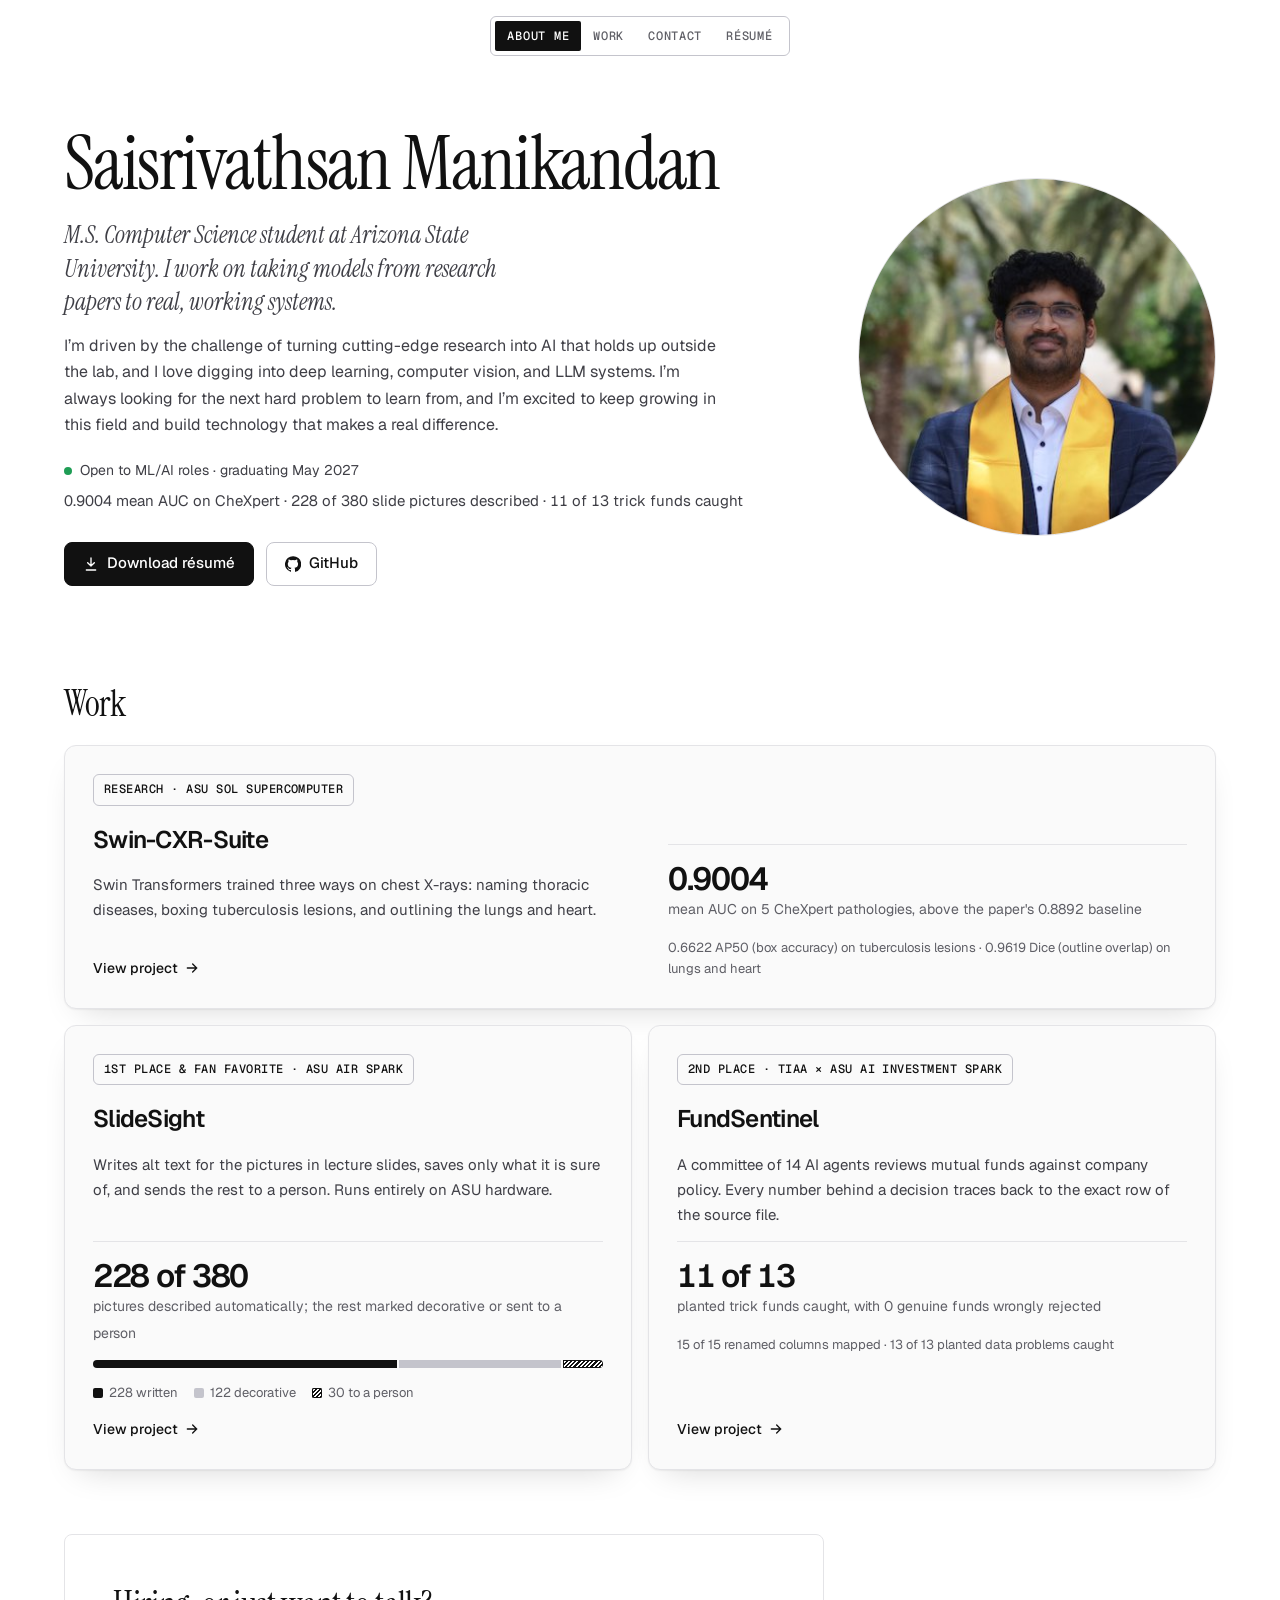
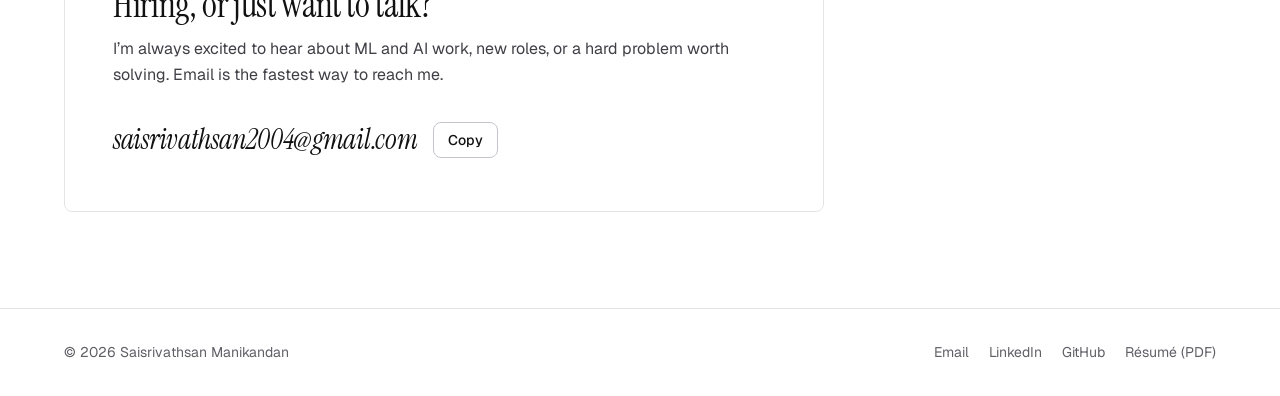
==== commit 68c35095: "style: homepage critique fixes Scale avatar with viewport, lead Work with a full-width Swin card, re" ====
--- a/index.html
+++ b/index.html
@@ -7,9 +7,9 @@
   <title>Saisrivathsan Manikandan - Portfolio</title>
   <meta name="description"
     content="Saisrivathsan Manikandan, M.S. Computer Science at Arizona State University. Applied ML systems: multimodal accessibility, agentic fund review, medical imaging.">
-  <meta property="og:title" content="Saisrivathsan Manikandan — ML Engineer">
+  <meta property="og:title" content="Saisrivathsan Manikandan">
   <meta property="og:description"
-    content="ML engineer taking models from research papers to real, working systems. M.S. CS, ASU, May 2027.">
+    content="M.S. Computer Science student at Arizona State University, taking models from research papers to real, working systems. Graduating May 2027.">
   <meta property="og:image" content="https://smanika3.github.io/avatar.jpg">
   <meta property="og:type" content="website">
   <link rel="preconnect" href="https://fonts.googleapis.com">
@@ -45,8 +45,8 @@
         and I love digging into deep learning, computer vision, and LLM systems. I’m always looking for the next hard
         problem to learn from, and I’m excited to keep growing in this field and build technology that makes a real
         difference.</p>
-      <p class="status">Open to ML/AI roles · M.S. Computer Science, ASU, graduating May 2027</p>
-      <p class="proof">1st Place, ASU AIR Spark · 2nd Place, TIAA × ASU AI Investment Spark · 0.9004 mean AUC on CheXpert</p>
+      <p class="status">Open to ML/AI roles · graduating May 2027</p>
+      <p class="proof">0.9004 mean AUC on CheXpert · 228 of 380 slide pictures described · 11 of 13 trick funds caught</p>
       <div class="actions">
         <a class="btn btn-primary" href="SAISRIVATHSAN_MANIKANDAN_RESUME.pdf" download>
           <svg viewBox="0 0 24 24" fill="none" stroke="currentColor" stroke-width="2" stroke-linecap="round"
@@ -63,6 +63,17 @@
       <h2>Work</h2>
 
       <div class="featured">
+        <a class="project wide" href="medical-imaging.html">
+          <span class="pill">Research · ASU Sol supercomputer</span>
+          <h3>Swin-CXR-Suite</h3>
+          <p>Swin Transformers trained three ways on chest X-rays: naming thoracic diseases, boxing tuberculosis
+            lesions, and outlining the lungs and heart.</p>
+          <div class="lead"><b>0.9004</b><span>mean AUC on 5 CheXpert pathologies, above the paper's 0.8892
+              baseline</span></div>
+          <p class="small">0.6622 AP50 (box accuracy) on tuberculosis lesions · 0.9619 Dice (outline overlap) on lungs and heart</p>
+          <span class="more">View project <svg viewBox="0 0 24 24" fill="none" stroke="currentColor"
+              stroke-width="2" stroke-linecap="round" aria-hidden="true"><path d="M5 12h14M13 6l6 6-6 6" /></svg></span>
+        </a>
         <a class="project" href="slidesight.html">
           <span class="pill">1st Place &amp; Fan Favorite · ASU AIR Spark</span>
           <h3>SlideSight</h3>
@@ -89,17 +100,6 @@
           <span class="more">View project <svg viewBox="0 0 24 24" fill="none" stroke="currentColor"
               stroke-width="2" stroke-linecap="round" aria-hidden="true"><path d="M5 12h14M13 6l6 6-6 6" /></svg></span>
         </a>
-        <a class="project" href="medical-imaging.html">
-          <span class="pill">Research · ASU Sol supercomputer</span>
-          <h3>Swin-CXR-Suite</h3>
-          <p>Swin Transformers trained three ways on chest X-rays: naming thoracic diseases, boxing tuberculosis
-            lesions, and outlining the lungs and heart.</p>
-          <div class="lead"><b>0.9004</b><span>mean AUC on 5 CheXpert pathologies, above the paper's 0.8892
-              baseline</span></div>
-          <p class="small">0.6622 AP50 on TB localization · 0.9619 Dice on lung and heart segmentation</p>
-          <span class="more">View project <svg viewBox="0 0 24 24" fill="none" stroke="currentColor"
-              stroke-width="2" stroke-linecap="round" aria-hidden="true"><path d="M5 12h14M13 6l6 6-6 6" /></svg></span>
-        </a>
       </div>
 
     </section>
@@ -115,9 +115,6 @@
           <a href="mailto:saisrivathsan2004@gmail.com">saisrivathsan2004@gmail.com</a>
           <button type="button" class="btn btn-secondary copy" data-copy="saisrivathsan2004@gmail.com">Copy</button>
         </div>
-        <p class="also"><a href="https://linkedin.com/in/smanika3" target="_blank" rel="noopener">LinkedIn</a> · <a
-            href="https://github.com/smanika3" target="_blank" rel="noopener">GitHub</a> · <a
-            href="SAISRIVATHSAN_MANIKANDAN_RESUME.pdf" download>Résumé (PDF)</a></p>
       </div>
     </section>
   </main>
@@ -138,7 +135,7 @@
     document.querySelectorAll('[data-copy]').forEach(b => b.addEventListener('click', async () => {
       try { await navigator.clipboard.writeText(b.dataset.copy); b.textContent = 'Copied'; }
       catch { getSelection().selectAllChildren(b.previousElementSibling); b.textContent = 'Selected, copy it'; }
-      setTimeout(() => b.textContent = 'Copy', 2000);
+      clearTimeout(b.t); b.t = setTimeout(() => b.textContent = 'Copy', 2000);
     }));
   </script>
   <script src="motion.js" defer></script>
--- a/site.css
+++ b/site.css
@@ -298,16 +298,21 @@
 
 /* HOME */
 .intro { padding: 72px 0 56px; display: grid; grid-template-columns: minmax(0, 1fr) auto; gap: 64px; align-items: center; }
-.intro .avatar { order: 2; width: 400px; height: 400px; border-radius: 50%; object-fit: cover; border: 1px solid var(--line); display: block; }
+.intro .avatar { order: 2; width: clamp(260px, 28vw, 400px); height: auto; aspect-ratio: 1; border-radius: 50%; object-fit: cover; border: 1px solid var(--line); display: block; }
 .intro h1 { margin: 0 0 18px; }
 .intro .lede { max-width: 44ch; }
 .intro .bio { margin-top: 14px; max-width: 60ch; color: var(--ink-2); font-size: 16px; }
 .status { display: inline-flex; align-items: flex-start; gap: 8px; margin-top: 20px; font-size: 14px; color: var(--ink-2); text-wrap: balance; }
-.proof { margin-top: 6px; font-size: 14px; color: var(--muted); text-wrap: balance; }
+.proof { margin-top: 6px; font-size: 15px; color: var(--ink-2); font-variant-numeric: tabular-nums; text-wrap: balance; }
 @media (min-width: 961px) {
   .featured .project > p { min-height: calc(3em * 1.65); }
   .featured .lead { margin-top: 0; }
   .featured .more { margin-top: auto; }
+  .featured .wide { display: grid; grid-template-columns: minmax(0, 1fr) minmax(0, 1fr); grid-template-rows: auto auto 1fr auto; column-gap: 56px; row-gap: 14px; }
+  .featured .wide > * { grid-column: 1; }
+  .featured .wide > p { min-height: 0; }
+  .featured .wide .lead { grid-column: 2; grid-row: 1 / 4; align-self: end; }
+  .featured .wide .small { grid-column: 2; grid-row: 4; align-self: end; }
 }
 .status::before { content: ""; flex: none; margin-top: 8px; width: 8px; height: 8px; border-radius: 50%; background: #1f9d55; }
 
@@ -318,10 +323,10 @@
 
 .featured { display: grid; grid-template-columns: 1fr 1fr; gap: 16px; }
 /* A third card sits centred under the pair, at the same width as one column. */
-.featured .project:nth-child(3) { grid-column: 1 / -1; justify-self: center; width: calc(50% - 8px); }
+.featured .wide { grid-column: 1 / -1; }
 .project { display: flex; flex-direction: column; gap: 14px; padding: 28px; color: var(--ink); }
 .project:hover { text-decoration: none; }
-.project .pill { align-self: flex-start; }
+.project .pill { align-self: flex-start; justify-self: start; }
 .project h3 { margin: 0; font-size: 24px; font-weight: 600; letter-spacing: -.03em; }
 .project p { color: var(--ink-2); font-size: 15px; }
 .project .more { font-size: 14px; font-weight: 500; display: inline-flex; align-items: center; gap: 6px; }
@@ -336,13 +341,12 @@
 .row a { font-size: 14px; white-space: nowrap; }
 
 
-.contact { border: 1px solid var(--line); border-radius: var(--radius); padding: 48px; margin-bottom: 96px; }
+.contact { border: 1px solid var(--line); border-radius: var(--radius); padding: 48px; margin-bottom: 96px; max-width: 760px; }
 .contact h2 { margin-bottom: 10px; }
 .contact > p { color: var(--ink-2); max-width: 56ch; }
 .email { display: flex; flex-wrap: wrap; align-items: center; gap: 12px 16px; margin-top: 28px; }
 .email a { font-size: clamp(20px, 3vw, 28px); font-weight: 600; letter-spacing: -.03em; color: var(--ink); word-break: break-all; }
 .email .btn { height: 36px; padding: 0 14px; font-size: 14px; cursor: pointer; font-family: inherit; }
-.contact .also { margin-top: 20px; font-size: 14px; color: var(--muted); }
 
 .lead { border-top: 1px solid var(--line); padding-top: 16px; margin-top: auto; }
 .lead b { display: block; font-size: 32px; font-weight: 600; letter-spacing: -.04em; line-height: 1.1; font-variant-numeric: tabular-nums; }
@@ -400,14 +404,13 @@
 
 @media (max-width: 960px) {
   .featured,   .intro { grid-template-columns: minmax(0, 1fr); gap: 32px; }
-  .featured .project:nth-child(3) { width: auto; justify-self: stretch; }
-  .intro .avatar { order: 0; width: 300px; height: 300px; }
+  .intro .avatar { order: 0; width: 200px; }
         .row { grid-template-columns: minmax(0, 1fr) auto; }
   .row p { grid-column: 1 / -1; grid-row: 2; }
 }
 @media (max-width: 640px) {
   .intro { padding: 48px 0 40px; }
-  .intro .avatar { width: 140px; height: 140px; }
+  .intro .avatar { width: 140px; }
   .intro { gap: 24px; }
   .intro > div { display: flex; flex-direction: column; }
   .intro .status { align-self: flex-start; margin-top: 16px; }
@@ -415,7 +418,7 @@
   .intro .actions { margin-top: 20px; }
   .intro .bio { order: 1; margin-top: 28px; }
   .project { padding: 22px; }
-  .contact { padding: 28px; }
+  .contact { padding: 28px; margin-bottom: 56px; }
   .resume-head { flex-direction: column; align-items: flex-start; }
   .resume section { padding: 22px 20px; }
   .skills { grid-template-columns: 1fr; gap: 2px; }
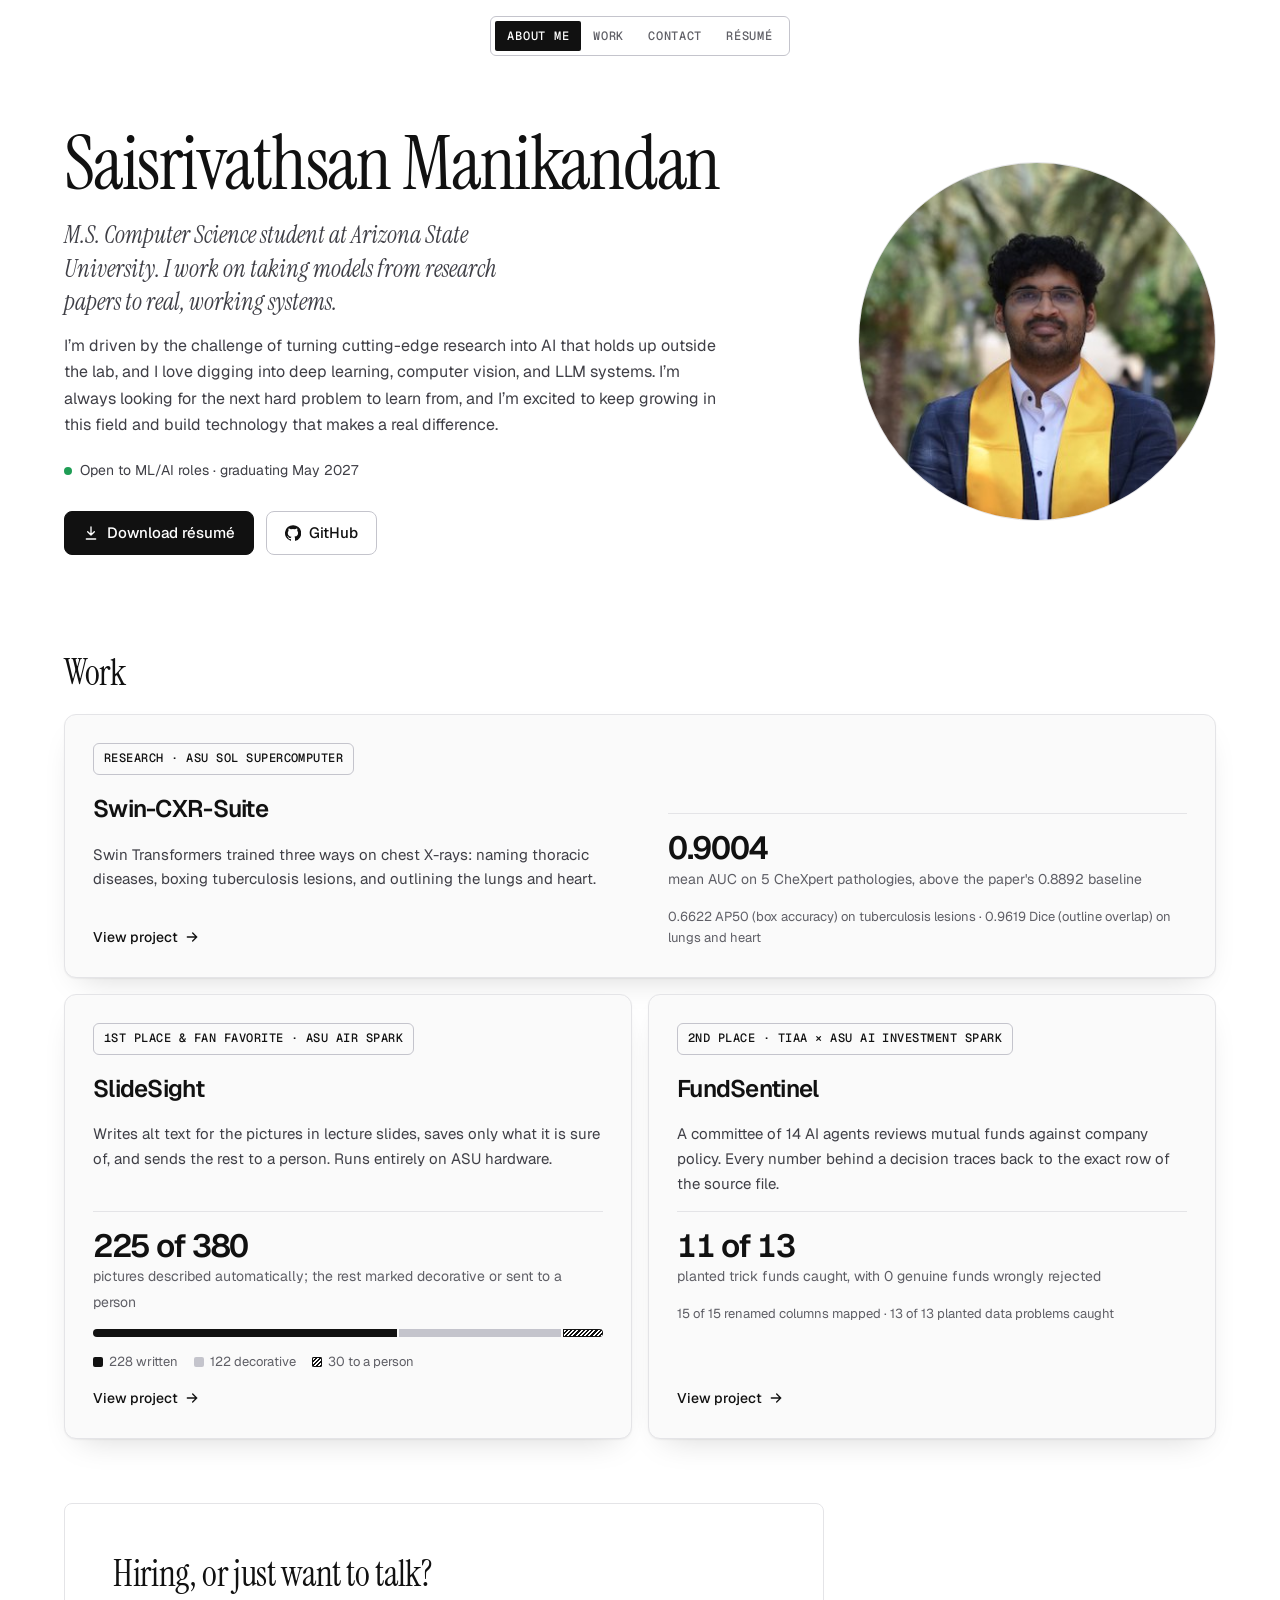
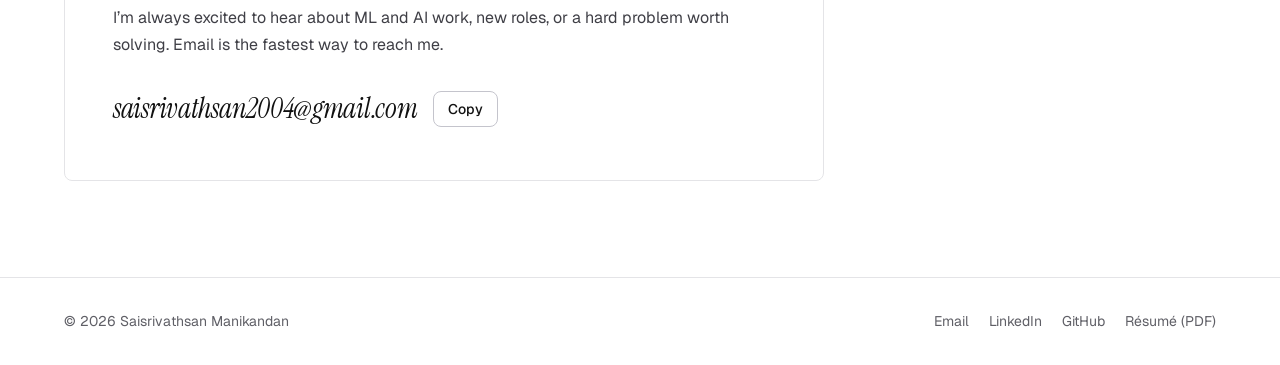
==== commit 09ebe4e8: "content: remove figures line from homepage intro" ====
--- a/index.html
+++ b/index.html
@@ -46,7 +46,6 @@
         problem to learn from, and I’m excited to keep growing in this field and build technology that makes a real
         difference.</p>
       <p class="status">Open to ML/AI roles · graduating May 2027</p>
-      <p class="proof">0.9004 mean AUC on CheXpert · 228 of 380 slide pictures described · 11 of 13 trick funds caught</p>
       <div class="actions">
         <a class="btn btn-primary" href="SAISRIVATHSAN_MANIKANDAN_RESUME.pdf" download>
           <svg viewBox="0 0 24 24" fill="none" stroke="currentColor" stroke-width="2" stroke-linecap="round"
--- a/site.css
+++ b/site.css
@@ -303,7 +303,6 @@
 .intro .lede { max-width: 44ch; }
 .intro .bio { margin-top: 14px; max-width: 60ch; color: var(--ink-2); font-size: 16px; }
 .status { display: inline-flex; align-items: flex-start; gap: 8px; margin-top: 20px; font-size: 14px; color: var(--ink-2); text-wrap: balance; }
-.proof { margin-top: 6px; font-size: 15px; color: var(--ink-2); font-variant-numeric: tabular-nums; text-wrap: balance; }
 @media (min-width: 961px) {
   .featured .project > p { min-height: calc(3em * 1.65); }
   .featured .lead { margin-top: 0; }
@@ -414,7 +413,6 @@
   .intro { gap: 24px; }
   .intro > div { display: flex; flex-direction: column; }
   .intro .status { align-self: flex-start; margin-top: 16px; }
-  .intro .proof { margin-top: 8px; }
   .intro .actions { margin-top: 20px; }
   .intro .bio { order: 1; margin-top: 28px; }
   .project { padding: 22px; }
